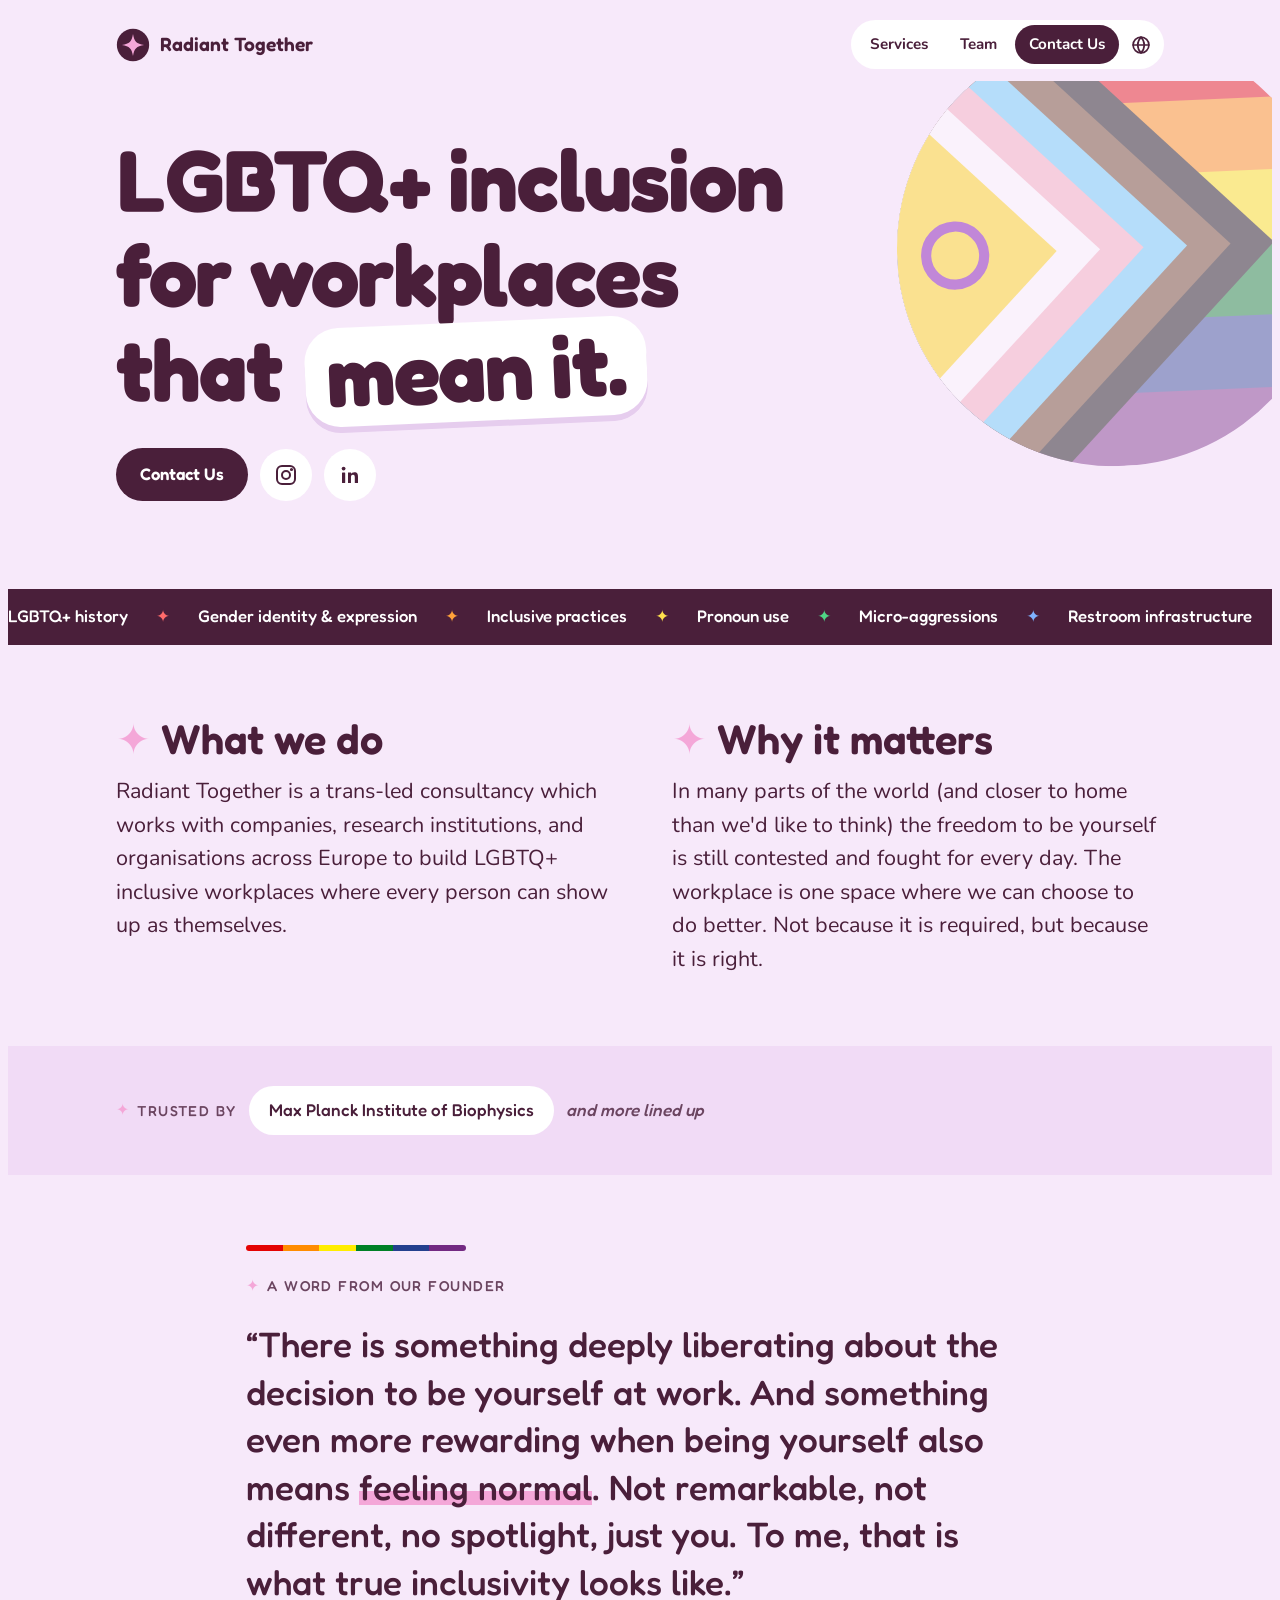
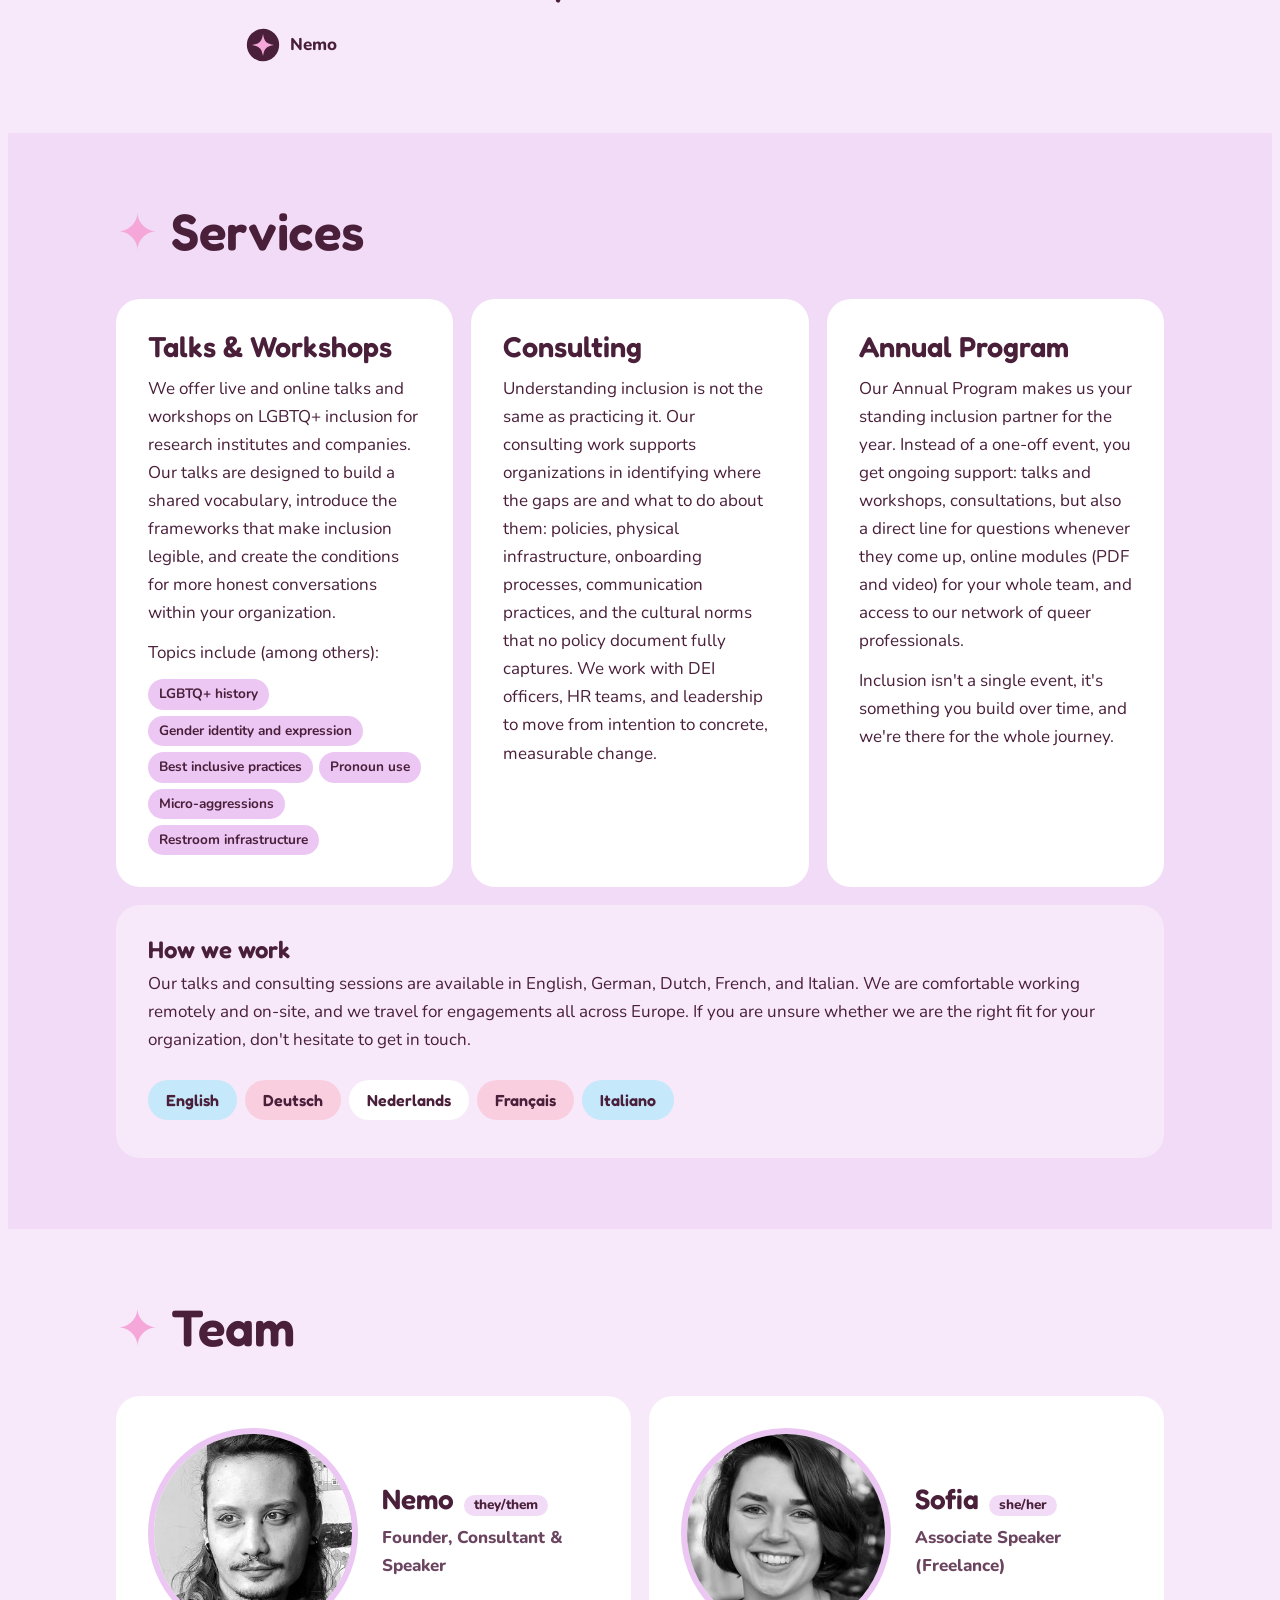
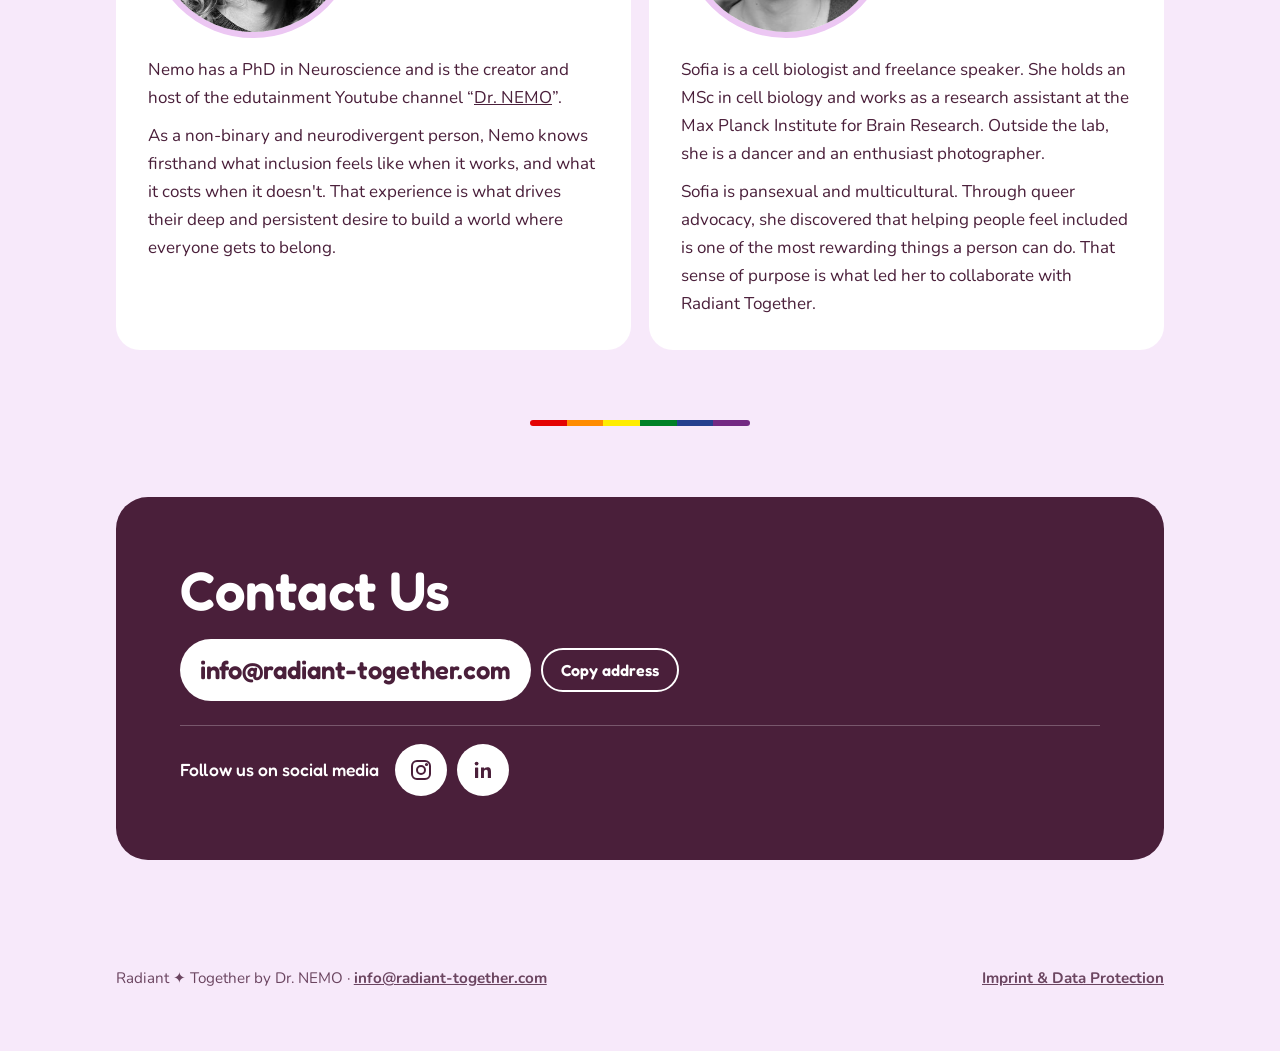
==== index.html @ e1dae481 "Add website files" ====
<!doctype html>
<html lang="en">
<head>
<meta charset="utf-8">
<meta name="viewport" content="width=device-width, initial-scale=1, viewport-fit=cover">
<title>Radiant Together</title>
<meta name="claude:viewport-fit-sides" content="cover">
<meta name="description" content="Radiant Together: LGBTQ+ inclusion for workplaces that mean it. A trans-led consultancy offering talks, workshops and consulting across Europe.">
<link rel="preconnect" href="https://fonts.googleapis.com">
<link rel="preconnect" href="https://fonts.gstatic.com" crossorigin>
<link rel="stylesheet" href="https://fonts.googleapis.com/css2?family=Fredoka:wght@400;500;600;700&family=Nunito:wght@500;700;800&display=swap">
<style>
/* Layout: bubblegum pink ground with lavender bands, soft pastel fills, bordeaux reserved for buttons, the topic band and the contact box */
:root{
  --bg:#f7e9fa;          /* pale lavender ground (lavender softened toward cream) */
  --bg-2:#f1dbf6;        /* slightly deeper lavender band */
  --card:#ffffff;        /* brand white */
  --fg:#4a1f3a;          /* brand bordeaux ink */
  --muted:#6b4560;
  --accent:#ecc7f3;      /* brand lavender */
  --pop:#f4a7d8;         /* brand pink */
  --deep:#4a1f3a;        /* brand bordeaux */
  --on-deep:#ffffff;
  --line:#e6cdee;
  color-scheme:light;
  --display:"Fredoka","Nunito",ui-rounded,system-ui,sans-serif;
  --body:"Nunito",ui-rounded,system-ui,-apple-system,"Segoe UI",sans-serif;
}
*{box-sizing:border-box}
html{scroll-behavior:smooth}
body{background:var(--bg);color:var(--fg);font-family:var(--body);font-size:1.0625rem;line-height:1.65;overflow-x:hidden}
body::before{content:"";position:fixed;inset:0 0 auto;height:env(safe-area-inset-top,0px);z-index:10;background:var(--bg)}
a{color:inherit}
h1,h2,h3{font-family:var(--display);font-weight:600;line-height:1.1;margin:0;text-wrap:balance}
p{margin:0}
:focus-visible{outline:3px solid var(--deep);outline-offset:3px;border-radius:10px}

.wrap{max-width:1080px;margin:0 auto;padding-left:max(16px,env(safe-area-inset-left,0px));padding-right:max(16px,env(safe-area-inset-right,0px))}
.band{padding-block:clamp(40px,5.5vw,72px)}
.band.lav{background:var(--bg-2)}
.eyebrow{font-family:var(--display);font-weight:500;font-size:.9rem;letter-spacing:.1em;text-transform:uppercase;color:var(--muted);display:inline-flex;align-items:center;gap:8px}
.eyebrow::before{content:"✦";color:var(--pop);letter-spacing:0;font-size:1.1em}

/* nav */
.nav{position:sticky;top:env(safe-area-inset-top,0px);z-index:20;padding-block:12px;background:var(--bg)}
.nav .wrap{display:flex;align-items:center;justify-content:space-between;gap:16px}
.brand{display:flex;align-items:center;gap:10px;text-decoration:none;font-family:var(--display);font-weight:600;font-size:1.2rem}
.mark{width:34px;height:34px;flex:none}
.links{display:flex;gap:4px;align-items:center;background:var(--card);padding:5px;border-radius:999px}
.links a{text-decoration:none;font-weight:700;font-size:.95rem;padding:7px 14px;border-radius:999px}
.links a:hover{background:var(--accent)}
.links a.cta{background:var(--deep);color:var(--on-deep)}
@media (max-width:600px){.links a:not(.cta):not(.keep){display:none}}
.brand,.links a{white-space:nowrap}
@media (max-width:420px){.brand{font-size:1.05rem;gap:8px}.mark{width:30px;height:30px}.links a{padding:7px 12px;font-size:.9rem}}

/* hero */
.hero{padding-block:clamp(20px,4vw,52px) clamp(48px,7vw,88px);position:relative;overflow:hidden}
.hero .wrap{position:relative;display:grid;gap:26px;grid-template-columns:minmax(0,1fr)}
.hero .wrap{z-index:1}
.glow{position:absolute;z-index:0;width:clamp(240px,34vw,440px);height:auto;aspect-ratio:1;top:-50px;right:-60px;transform:rotate(-2.5deg);opacity:.42;pointer-events:none}
@media (max-width:700px){.glow{width:130px;top:-30px;right:-34px;opacity:.32}}
.rainbow{height:6px;width:min(220px,60%);border-radius:999px;background:linear-gradient(90deg,#e40303 0 16.66%,#ff8c00 0 33.33%,#ffed00 0 50%,#008026 0 66.66%,#24408e 0 83.33%,#732982 0)}
.rainbow.center{margin-inline:auto}
.hero h1{font-size:clamp(2.5rem,7.4vw,5.4rem);font-weight:700;max-width:15ch;letter-spacing:-.015em}
.hero h1 .tilt{display:inline-block;background:var(--card);color:var(--deep);padding:0 .25em .05em;border-radius:.4em;box-shadow:0 .07em 0 var(--line);transform:rotate(-2.5deg);margin-left:.05em;white-space:nowrap}
.hero .lede{font-size:clamp(1.1rem,2vw,1.3rem);max-width:56ch;color:var(--muted);font-weight:500}
.btns{display:flex;gap:12px;flex-wrap:wrap;align-items:center}
.icon-btn{width:52px;height:52px;border-radius:50%;background:var(--card);color:var(--deep);display:grid;place-items:center;transition:transform .15s}
.icon-btn:hover{transform:translateY(-2px)}
.icon-btn svg{width:24px;height:24px}
.btn{display:inline-flex;align-items:center;text-decoration:none;font-family:var(--display);font-weight:600;font-size:1.05rem;padding:13px 24px;border-radius:999px;transition:transform .15s}
.btn:hover{transform:translateY(-2px)}
.btn.primary{background:var(--deep);color:var(--on-deep)}
.btn.soft{background:var(--card);color:var(--fg)}

/* topic band */
.topics{background:var(--deep);color:var(--on-deep);overflow:hidden;padding-block:14px}
.topics-track{display:flex;gap:28px;width:max-content;animation:scroll 50s linear infinite}
.topics span{font-family:var(--display);font-weight:500;font-size:1.05rem;white-space:nowrap;display:inline-flex;align-items:center;gap:28px}
.topics span::after{content:"✦";color:var(--pop)}
.topics span:nth-child(6n+1)::after{color:#ff6b6b}.topics span:nth-child(6n+2)::after{color:#ffa23a}.topics span:nth-child(6n+3)::after{color:#ffe14d}.topics span:nth-child(6n+4)::after{color:#4fd685}.topics span:nth-child(6n+5)::after{color:#7fb2ff}.topics span:nth-child(6n)::after{color:#c99bff}
@keyframes scroll{to{transform:translateX(-50%)}}

/* intro */
.split{display:grid;grid-template-columns:repeat(auto-fit,minmax(min(100%,320px),1fr));gap:clamp(28px,5vw,64px)}
.split > *{min-width:0;display:grid;gap:14px;align-content:start}
.split h2{font-size:clamp(1.8rem,3.6vw,2.6rem)}
.split p{font-size:clamp(1.15rem,1.9vw,1.35rem);line-height:1.55}
.st::before{content:"✦ ";color:var(--pop)}

/* sections */
.section-head{display:grid;gap:10px;margin-bottom:clamp(28px,4vw,40px)}
.section-head h2{font-size:clamp(2rem,4.6vw,3.2rem)}
.services{display:grid;grid-template-columns:repeat(3,minmax(0,1fr));gap:18px}
@media (max-width:980px){.services{grid-template-columns:repeat(2,minmax(0,1fr))}.services .svc:last-child{grid-column:1 / -1}}
@media (max-width:640px){.services{grid-template-columns:minmax(0,1fr)}}
.svc{background:var(--card);border-radius:24px;padding:clamp(22px,3vw,32px);display:grid;gap:12px;align-content:start;min-width:0}
.svc h3{font-size:clamp(1.45rem,2.6vw,1.8rem)}
.svc ul{margin:0;padding-left:1.1em;display:grid;gap:4px}
.svc li::marker{color:var(--pop)}
.chips{display:flex;flex-wrap:wrap;gap:6px}
.chip{font-size:.85rem;font-weight:700;padding:4px 11px;border-radius:999px;background:var(--accent)}
.how{margin-top:18px;background:var(--bg);border-radius:24px;padding:clamp(22px,3vw,32px);display:grid;grid-template-columns:minmax(0,1fr);gap:20px}
.how > *{min-width:0}
.how h3{font-size:1.5rem;margin-bottom:6px}
.langs{display:flex;flex-wrap:wrap;gap:8px}
.langs{gap:10px 8px;padding-block:6px;flex-wrap:nowrap}
@media (max-width:760px){.langs{flex-direction:column;align-items:stretch;gap:8px}.lang{text-align:center}}
.lang{font-family:var(--display);font-weight:600;padding:7px 18px;border-radius:999px;color:var(--deep);font-size:1rem;display:inline-block;transition:transform .2s}
/* pastel trans flag order: blue, pink, white, pink, blue */
.lang:nth-child(1){background:#c6e8fb}
.lang:nth-child(2){background:#f9cfe0}
.lang:nth-child(3){background:#ffffff}
.lang:nth-child(4){background:#f9cfe0}
.lang:nth-child(5){background:#c6e8fb}
.lang:hover{transform:scale(1.06)}

/* quote */
.quote{display:grid;gap:22px;max-width:820px}
.quote blockquote{margin:0;font-family:var(--display);font-weight:500;font-size:clamp(1.4rem,3.2vw,2.2rem);line-height:1.35;text-wrap:pretty}
.quote .hl{background:linear-gradient(transparent 60%,var(--pop) 60%,var(--pop) 92%,transparent 92%)}
.quote cite{font-style:normal;font-weight:800;display:flex;align-items:center;gap:10px}

/* team */
.team{display:grid;grid-template-columns:repeat(auto-fit,minmax(min(100%,320px),1fr));gap:18px}
.person{background:var(--card);border-radius:24px;padding:clamp(22px,3vw,32px);display:grid;gap:10px;align-content:start;min-width:0}
.avatar{width:210px;height:210px;max-width:100%;flex:none;border-radius:50%;object-fit:cover;border:6px solid var(--accent);display:block}
.person-head{display:flex;align-items:center;gap:12px 24px;flex-wrap:wrap;margin-bottom:8px}
.who{display:grid;gap:8px;min-width:0;flex:1 1 160px}
.person h3{font-size:1.75rem;display:flex;align-items:baseline;gap:10px;flex-wrap:wrap}
.pron{font-family:var(--body);font-size:.85rem;font-weight:800;background:var(--bg-2);padding:3px 10px;border-radius:999px}
.role{font-weight:800;color:var(--muted)}
.hiring{margin-top:18px;border:2px dashed var(--pop);border-radius:24px;padding:clamp(20px,3vw,28px);display:flex;flex-wrap:wrap;gap:10px 24px;align-items:center}
.hiring ul{margin:0;padding:0;list-style:none;display:flex;flex-wrap:wrap;gap:8px}
.hiring li{background:var(--card);border-radius:999px;padding:6px 14px;font-weight:700;font-size:.95rem}

/* trusted */
.trusted{display:flex;flex-wrap:wrap;gap:12px;align-items:center}
.client{background:var(--card);border-radius:999px;padding:10px 20px;font-family:var(--display);font-weight:500}

/* contact */
.contact{background:var(--deep);color:var(--on-deep);border-radius:32px;padding:clamp(32px,6vw,64px);display:grid;gap:18px;justify-items:start}
.contact .eyebrow{color:var(--on-deep);opacity:.85}
.contact h2{font-size:clamp(2rem,5vw,3.4rem)}
.mailrow{display:flex;flex-wrap:wrap;gap:10px;align-items:center}
.mail{font-family:var(--display);font-weight:600;font-size:clamp(.95rem,4vw,1.6rem);background:var(--on-deep);color:var(--deep);border-radius:999px;padding:10px 20px;user-select:all;overflow-wrap:anywhere;text-decoration:none}
.copy{font-family:var(--display);font-weight:600;font-size:1rem;padding:10px 18px;border-radius:999px;border:2px solid var(--on-deep);background:transparent;color:var(--on-deep);cursor:pointer}
.follow{display:flex;flex-wrap:wrap;align-items:center;gap:12px 16px;margin-top:6px;padding-top:18px;border-top:1px solid rgba(255,255,255,.25);width:100%}
.follow p{font-family:var(--display);font-weight:500;font-size:1.1rem}
.follow-icons{display:flex;gap:10px}
.trusted .more{font-family:var(--display);font-weight:500;color:var(--muted);font-style:italic}
.copy:hover{background:var(--on-deep);color:var(--deep)}

/* footer */
footer{padding-block:36px 52px;font-size:.95rem;color:var(--muted)}
footer .wrap{display:flex;flex-wrap:wrap;justify-content:space-between;gap:14px;align-items:center}
footer nav{display:flex;gap:18px;flex-wrap:wrap}
footer a{font-weight:700}

@media (prefers-reduced-motion:reduce){
  *,*::before,*::after{animation:none!important;transition:none!important}
  html{scroll-behavior:auto}
}

/* language menu */
.langmenu{position:relative}
.langmenu summary{list-style:none;cursor:pointer;width:36px;height:36px;border-radius:50%;display:grid;place-items:center;color:var(--deep)}
.langmenu summary::-webkit-details-marker{display:none}
.langmenu summary:hover,.langmenu[open] summary{background:var(--accent)}
.langmenu summary svg{width:20px;height:20px}
.langmenu .menu{position:absolute;right:0;top:calc(100% + 10px);background:var(--card);border-radius:16px;padding:6px;display:grid;gap:2px;min-width:160px;box-shadow:0 8px 24px rgba(74,31,58,.16);z-index:30}
.langmenu .menu button{font:inherit;font-weight:700;font-size:.95rem;text-align:left;border:0;background:transparent;color:var(--fg);padding:8px 12px;border-radius:10px;cursor:pointer;display:flex;gap:12px;align-items:center}
.langmenu .menu button:hover{background:var(--bg-2)}
.langmenu .menu button[aria-current="true"]{background:var(--accent)}
.langmenu .code{font-family:var(--display);font-weight:600;color:var(--muted);min-width:2.2ch}

/* phone menu */
.nav{position:sticky}
.burger{display:none;width:36px;height:36px;border-radius:50%;border:0;background:transparent;color:var(--deep);cursor:pointer;place-items:center;padding:0}
.burger:hover,.burger[aria-expanded="true"]{background:var(--accent)}
.burger svg{width:22px;height:22px}
.mobile-menu{position:absolute;left:max(16px,env(safe-area-inset-left,0px));right:max(16px,env(safe-area-inset-right,0px));top:calc(100% + 4px);background:var(--card);border-radius:22px;padding:8px;display:grid;gap:2px;box-shadow:0 10px 28px rgba(74,31,58,.16);z-index:25}
.mobile-menu a{text-decoration:none;font-family:var(--display);font-weight:600;font-size:1.15rem;padding:12px 16px;border-radius:14px}
.mobile-menu a:hover{background:var(--bg-2)}
.mobile-menu a.cta{background:var(--deep);color:var(--on-deep);text-align:center;margin-top:4px}
@media (max-width:600px){.burger{display:grid}.links a.cta{display:none}}
@media (min-width:601px){.mobile-menu{display:none!important}}
[hidden]{display:none!important}
</style>
</head>
<body>

<header class="nav">
  <div class="wrap">
    <a class="brand" href="#top" aria-label="Radiant Together">
      <svg class="mark" viewBox="0 0 40 40" aria-hidden="true">
        <circle cx="20" cy="20" r="19" fill="var(--deep)"/>
        <path d="M20 7 C21.5 16 24 18.5 33 20 C24 21.5 21.5 24 20 33 C18.5 24 16 21.5 7 20 C16 18.5 18.5 16 20 7Z" fill="var(--pop)"/>
      </svg>
      Radiant Together
    </a>
    <nav class="links" aria-label="Main">
      <a href="#services" data-i18n="navServices">Services</a>
      <a href="#team" data-i18n="navTeam">Team</a>
      <a class="cta" href="#contact" data-i18n="navContact">Contact Us</a>
      <details class="langmenu" id="langmenu">
        <summary aria-label="Language" data-i18n-aria="langLabel">
          <svg viewBox="0 0 24 24" fill="none" stroke="currentColor" stroke-width="2" stroke-linecap="round" stroke-linejoin="round" aria-hidden="true"><circle cx="12" cy="12" r="9.5"/><path d="M2.5 12h19"/><path d="M12 2.5c2.6 2.7 3.9 5.9 3.9 9.5s-1.3 6.8-3.9 9.5c-2.6-2.7-3.9-5.9-3.9-9.5s1.3-6.8 3.9-9.5z"/></svg>
        </summary>
        <div class="menu">
          <button type="button" data-setlang="en" lang="en"><span class="code">EN</span>English</button>
          <button type="button" data-setlang="de" lang="de"><span class="code">DE</span>Deutsch</button>
          <button type="button" data-setlang="fr" lang="fr"><span class="code">FR</span>Français</button>
          <button type="button" data-setlang="it" lang="it"><span class="code">IT</span>Italiano</button>
          <button type="button" data-setlang="nl" lang="nl"><span class="code">NL</span>Nederlands</button>
        </div>
      </details>
      <button class="burger" id="burger" type="button" aria-label="Menu" aria-expanded="false" aria-controls="mobileMenu">
        <svg viewBox="0 0 24 24" fill="none" stroke="currentColor" stroke-width="2.2" stroke-linecap="round" aria-hidden="true"><path d="M4 7h16M4 12h16M4 17h16"/></svg>
      </button>
    </nav>
  </div>
  <nav class="mobile-menu" id="mobileMenu" aria-label="Menu" hidden>
    <a href="#services" data-i18n="navServices">Services</a>
    <a href="#team" data-i18n="navTeam">Team</a>
    <a class="cta" href="#contact" data-i18n="navContact">Contact Us</a>
  </nav>
</header>

<main id="top">
  <section class="hero">
    <svg class="glow" viewBox="0 0 300 300" aria-hidden="true">
      <defs><clipPath id="bubble"><circle cx="150" cy="150" r="150"/></clipPath></defs>
      <g clip-path="url(#bubble)">
        <rect y="0" width="300" height="51" fill="#e40303"/>
        <rect y="50" width="300" height="51" fill="#ff8c00"/>
        <rect y="100" width="300" height="51" fill="#ffed00"/>
        <rect y="150" width="300" height="51" fill="#008026"/>
        <rect y="200" width="300" height="51" fill="#24408e"/>
        <rect y="250" width="300" height="50" fill="#732982"/>
        <polygon points="0,0 110,0 260,150 110,300 0,300" fill="#000000"/>
        <polygon points="0,0 80,0 230,150 80,300 0,300" fill="#613915"/>
        <polygon points="0,0 50,0 200,150 50,300 0,300" fill="#5bcefa"/>
        <polygon points="0,0 20,0 170,150 20,300 0,300" fill="#f5a9b8"/>
        <polygon points="0,10 140,150 0,290" fill="#ffffff"/>
        <polygon points="0,40 110,150 0,260" fill="#ffd800"/>
        <circle cx="40" cy="150" r="20" fill="none" stroke="#7902aa" stroke-width="7"/>
      </g>
    </svg>
    <div class="wrap">
      <h1 data-i18n="heroTitle">LGBTQ+ inclusion for workplaces that <span class="tilt">mean&nbsp;it.</span></h1>
      <div class="btns">
        <a class="btn primary" href="#contact" data-i18n="navContact">Contact Us</a>
        <a class="icon-btn" href="https://www.instagram.com/radiant2gether/" aria-label="Radiant Together on Instagram" data-i18n-aria="igLabel">
          <svg viewBox="0 0 24 24" fill="none" stroke="currentColor" stroke-width="2" stroke-linecap="round" stroke-linejoin="round" aria-hidden="true"><rect x="3" y="3" width="18" height="18" rx="5"/><circle cx="12" cy="12" r="4"/><circle cx="17.5" cy="6.5" r="0.6" fill="currentColor"/></svg>
        </a>
        <a class="icon-btn" href="https://www.linkedin.com/company/radiant-together/" aria-label="Radiant Together on LinkedIn" data-i18n-aria="liLabel">
          <svg viewBox="0 0 24 24" fill="currentColor" aria-hidden="true"><rect x="4" y="9.5" width="3.2" height="10.5" rx="0.6"/><circle cx="5.6" cy="5.6" r="1.9"/><path d="M10 9.5h3.05v1.45c.5-.9 1.65-1.7 3.3-1.7 3.1 0 3.65 2 3.65 4.6V20h-3.2v-5.4c0-1.3-.05-2.9-1.8-2.9s-2.05 1.35-2.05 2.8V20H10z"/></svg>
        </a>
      </div>
    </div>
  </section>

  <div class="topics" aria-hidden="true">
    <div class="topics-track">
      <span data-i18n="t1">LGBTQ+ history</span><span data-i18n="t2">Gender identity &amp; expression</span><span data-i18n="t3">Inclusive practices</span><span data-i18n="t4">Pronoun use</span><span data-i18n="t5">Micro-aggressions</span><span data-i18n="t6">Restroom infrastructure</span>
      <span data-i18n="t1">LGBTQ+ history</span><span data-i18n="t2">Gender identity &amp; expression</span><span data-i18n="t3">Inclusive practices</span><span data-i18n="t4">Pronoun use</span><span data-i18n="t5">Micro-aggressions</span><span data-i18n="t6">Restroom infrastructure</span>
    </div>
  </div>

  <section class="band">
    <div class="wrap split">
      <div>
        <h2 class="st" data-i18n="whatTitle">What we do</h2>
        <p data-i18n="whatText">Radiant Together is a trans-led consultancy which works with companies, research institutions, and organisations across Europe to build LGBTQ+ inclusive workplaces where every person can show up as themselves.</p>
      </div>
      <div>
        <h2 class="st" data-i18n="whyTitle">Why it matters</h2>
        <p data-i18n="whyText">In many parts of the world (and closer to home than we'd like to think) the freedom to be yourself is still contested and fought for every day. The workplace is one space where we can choose to do better. Not because it is required, but because it is right.</p>
      </div>
    </div>
  </section>

  <section class="band lav" style="padding-block:40px">
    <div class="wrap trusted">
      <span class="eyebrow" data-i18n="trusted">Trusted by</span>
      <span class="client" data-i18n="client1">Max Planck Institute of Biophysics</span>
      <span class="more" data-i18n="trustedMore">and more lined up</span>
    </div>
  </section>

  <section class="band">
    <div class="wrap quote">
      <div class="rainbow" aria-hidden="true"></div>
      <span class="eyebrow" data-i18n="founderTitle">A word from our founder</span>
      <blockquote data-i18n="quote">“There is something deeply liberating about the decision to be yourself at work. And something even more rewarding when being yourself also means <span class="hl">feeling normal</span>. Not remarkable, not different, no spotlight, just you. To me, that is what true inclusivity looks like.”</blockquote>
      <cite>
        <svg class="mark" viewBox="0 0 40 40" aria-hidden="true"><circle cx="20" cy="20" r="19" fill="var(--deep)"/><path d="M20 7 C21.5 16 24 18.5 33 20 C24 21.5 21.5 24 20 33 C18.5 24 16 21.5 7 20 C16 18.5 18.5 16 20 7Z" fill="var(--pop)"/></svg>
        Nemo
      </cite>
    </div>
  </section>

  <section class="band lav" id="services">
    <div class="wrap">
      <div class="section-head">
        <h2 class="st" data-i18n="servicesTitle">Services</h2>
      </div>
      <div class="services">
        <article class="svc">
          <h3 data-i18n="talksTitle">Talks &amp; Workshops</h3>
          <p data-i18n="talksText">We offer live and online talks and workshops on LGBTQ+ inclusion for research institutes and companies. Our talks are designed to build a shared vocabulary, introduce the frameworks that make inclusion legible, and create the conditions for more honest conversations within your organization.</p>
          <p data-i18n="topicsIntro">Topics include (among others):</p>
          <div class="chips" aria-label="Topics" data-i18n-aria="topicsLabel">
            <span class="chip" data-i18n="c1">LGBTQ+ history</span><span class="chip" data-i18n="c2">Gender identity and expression</span><span class="chip" data-i18n="c3">Best inclusive practices</span><span class="chip" data-i18n="c4">Pronoun use</span><span class="chip" data-i18n="c5">Micro-aggressions</span><span class="chip" data-i18n="c6">Restroom infrastructure</span>
          </div>
        </article>
        <article class="svc">
          <h3 data-i18n="consultTitle">Consulting</h3>
          <p data-i18n="consultText">Understanding inclusion is not the same as practicing it. Our consulting work supports organizations in identifying where the gaps are and what to do about them: policies, physical infrastructure, onboarding processes, communication practices, and the cultural norms that no policy document fully captures. We work with DEI officers, HR teams, and leadership to move from intention to concrete, measurable change.</p>
        </article>
        <article class="svc">
          <h3 data-i18n="annualTitle">Annual Program</h3>
          <p data-i18n="annualText1">Our Annual Program makes us your standing inclusion partner for the year. Instead of a one-off event, you get ongoing support: talks and workshops, consultations, but also a direct line for questions whenever they come up, online modules (PDF and video) for your whole team, and access to our network of queer professionals.</p>
          <p data-i18n="annualText2">Inclusion isn't a single event, it's something you build over time, and we're there for the whole journey.</p>
        </article>
      </div>
      <div class="how">
        <div>
          <h3 data-i18n="howTitle">How we work</h3>
          <p data-i18n="howText">Our talks and consulting sessions are available in English, German, Dutch, French, and Italian. We are comfortable working remotely and on-site, and we travel for engagements all across Europe. If you are unsure whether we are the right fit for your organization, don't hesitate to get in touch.</p>
        </div>
        <div class="langs" aria-label="Languages" data-i18n-aria="langsLabel">
          <span class="lang">English</span><span class="lang" lang="de">Deutsch</span><span class="lang" lang="nl">Nederlands</span><span class="lang" lang="fr">Français</span><span class="lang" lang="it">Italiano</span>
        </div>
      </div>
    </div>
  </section>

  <section class="band" id="team">
    <div class="wrap">
      <div class="section-head">
        <h2 class="st">Team</h2>
      </div>
      <div class="team">
        <article class="person">
          <div class="person-head"><img class="avatar" src="[data-uri]" alt="Portrait of Nemo" width="320" height="320">
            <div class="who"><h3>Nemo <span class="pron" data-i18n="nemoPron">they/them</span></h3>
            <p class="role" data-i18n="nemoRole">Founder, Consultant &amp; Speaker</p></div>
          </div>
          <p data-i18n="nemoText1">Nemo has a PhD in Neuroscience and is the creator and host of the edutainment Youtube channel “<a href="http://www.youtube.com/drnemo">Dr. NEMO</a>”.</p>
          <p data-i18n="nemoText2">As a non-binary and neurodivergent person, Nemo knows firsthand what inclusion feels like when it works, and what it costs when it doesn't. That experience is what drives their deep and persistent desire to build a world where everyone gets to belong.</p>
        </article>
        <article class="person">
          <div class="person-head"><img class="avatar" src="[data-uri]" alt="Portrait of Sofia" width="320" height="320">
            <div class="who"><h3>Sofia <span class="pron" data-i18n="sofiaPron">she/her</span></h3>
            <p class="role" data-i18n="sofiaRole">Associate Speaker (Freelance)</p></div>
          </div>
          <p data-i18n="sofiaText1">Sofia is a cell biologist and freelance speaker. She holds an MSc in cell biology and works as a research assistant at the Max Planck Institute for Brain Research. Outside the lab, she is a dancer and an enthusiast photographer.</p>
          <p data-i18n="sofiaText2">Sofia is pansexual and multicultural. Through queer advocacy, she discovered that helping people feel included is one of the most rewarding things a person can do. That sense of purpose is what led her to collaborate with Radiant Together.</p>
        </article>
      </div>
    </div>
  </section>

  <div class="wrap" aria-hidden="true"><div class="rainbow center"></div></div>

  <section class="band" id="contact">
    <div class="wrap">
      <div class="contact">
        <h2 data-i18n="contactTitle">Contact Us</h2>
        <div class="mailrow">
          <a class="mail" id="mail" href="mailto:info@radiant-together.com">info@radiant-together.com</a>
          <button class="copy" id="copyBtn" type="button" data-i18n="copy">Copy address</button>
        </div>
        <div class="follow">
          <p data-i18n="follow">Follow us on social media</p>
          <div class="follow-icons">
            <a class="icon-btn" href="https://www.instagram.com/radiant2gether/" aria-label="Radiant Together on Instagram" data-i18n-aria="igLabel"><svg viewBox="0 0 24 24" fill="none" stroke="currentColor" stroke-width="2" stroke-linecap="round" stroke-linejoin="round" aria-hidden="true"><rect x="3" y="3" width="18" height="18" rx="5"/><circle cx="12" cy="12" r="4"/><circle cx="17.5" cy="6.5" r="0.6" fill="currentColor"/></svg></a>
            <a class="icon-btn" href="https://www.linkedin.com/company/radiant-together/" aria-label="Radiant Together on LinkedIn" data-i18n-aria="liLabel"><svg viewBox="0 0 24 24" fill="currentColor" aria-hidden="true"><rect x="4" y="9.5" width="3.2" height="10.5" rx="0.6"/><circle cx="5.6" cy="5.6" r="1.9"/><path d="M10 9.5h3.05v1.45c.5-.9 1.65-1.7 3.3-1.7 3.1 0 3.65 2 3.65 4.6V20h-3.2v-5.4c0-1.3-.05-2.9-1.8-2.9s-2.05 1.35-2.05 2.8V20H10z"/></svg></a>
          </div>
        </div>
      </div>
    </div>
  </section>
</main>

<footer>
  <div class="wrap">
    <span><span data-i18n="byline">Radiant ✦ Together by Dr. NEMO</span> · <a href="mailto:info@radiant-together.com">info@radiant-together.com</a></span>
    <nav aria-label="Legal">
      <a href="imprint.html" data-href-de="impressum.html" data-i18n="legal">Imprint &amp; Data Protection</a>
    </nav>
  </div>
</footer>

<script>
(function(){
  var DE={
    navServices:'Leistungen', navTeam:'Team', navContact:'Kontakt', langLabel:'Sprache',
    heroTitle:'LGBTQ+ Inklusion für Arbeitsplätze, die es <span class="tilt">ernst&nbsp;meinen.</span>',
    igLabel:'Radiant Together auf Instagram', liLabel:'Radiant Together auf LinkedIn',
    t1:'LGBTQ+-Geschichte', t2:'Geschlechtsidentität und Geschlechtsausdruck', t3:'Bewährte inklusive Praktiken', t4:'Umgang mit Pronomen', t5:'Mikroaggressionen', t6:'Inklusive Sanitäranlagen',
    whatTitle:'Was wir tun',
    whatText:'Radiant Together ist eine trans-geführte Beratung, die Unternehmen, Forschungseinrichtungen und Organisationen in ganz Europa dabei unterstützt, LGBTQ+ inklusive Arbeitsplätze zu schaffen, an denen sich alle Menschen willkommen, respektiert und wertgeschätzt fühlen.',
    whyTitle:'Warum es wichtig ist',
    whyText:'In vielen Teilen der Welt - und oft näher, als wir denken - ist die Freiheit, man selbst zu sein, noch immer umstritten und muss jeden Tag aufs Neue verteidigt werden. Der Arbeitsplatz ist ein Ort, an dem wir uns entscheiden können, es besser zu machen - nicht, weil es vorgeschrieben ist, sondern weil es richtig ist.',
    trusted:'Bereits im Einsatz bei', client1:'Max-Planck-Institut für Biophysik',
    founderTitle:'Ein Wort von der Gründer:in',
    quote:'„Es liegt etwas zutiefst Befreiendes in der Entscheidung, bei der Arbeit man selbst zu sein. Und etwas noch Schöneres darin, wenn das bedeutet, sich ganz <span class="hl">normal zu fühlen</span>. Nicht bemerkenswert, nicht anders, kein Scheinwerferlicht, einfach nur du. Das ist für mich echte Inklusion.“',
    servicesTitle:'Leistungen',
    talksTitle:'Vorträge &amp; Workshops',
    talksText:'Wir bieten Vorträge und Workshops zur LGBTQ+-Inklusion für Forschungseinrichtungen und Unternehmen an; sowohl vor Ort als auch online. Unsere Vorträge vermitteln ein gemeinsames Vokabular, machen die Grundlagen von Inklusion verständlich und schaffen die Voraussetzungen für einen offenen und ehrlichen Austausch innerhalb Ihrer Organisation.',
    topicsIntro:'Unsere Themen umfassen unter anderem:', topicsLabel:'Themen',
    c1:'LGBTQ+-Geschichte', c2:'Geschlechtsidentität und Geschlechtsausdruck', c3:'Bewährte inklusive Praktiken', c4:'Umgang mit Pronomen', c5:'Mikroaggressionen', c6:'Inklusive Sanitäranlagen',
    consultTitle:'Beratung',
    consultText:'Inklusion zu verstehen ist nicht dasselbe, wie sie in die Praxis umzusetzen. Unsere Beratung unterstützt Organisationen dabei, Lücken zu erkennen und gezielt zu schließen - etwa in bestehenden Richtlinien, der Infrastruktur, der Einarbeitung neuer Mitarbeitender, der Kommunikation oder den ungeschriebenen Regeln und Normen des Arbeitsalltags. Wir arbeiten mit Gleichstellungs- und Diversitätsbeauftragten, HR-Teams und Führungskräften zusammen, um gute Absichten in konkrete, messbare Veränderungen umzusetzen.',
    annualTitle:'Jahresprogramm',
    annualText1:'Mit unserem Jahresprogramm stehen wir Ihnen ein Jahr lang als fester Partner für Inklusion zur Seite. Statt einer einmaligen Veranstaltung erhalten Sie kontinuierliche Unterstützung: Vorträge und Workshops, individuelle Beratung, einen direkten Draht zu uns für Fragen, die im Arbeitsalltag aufkommen, Online-Module (PDFs und Videos) für Ihr gesamtes Team sowie Zugang zu unserem Netzwerk queerer Fachleute.',
    annualText2:'Inklusion ist keine einmalige Maßnahme, sondern ein langfristiger Prozess, den wir gemeinsam mit Ihnen gestalten.',
    howTitle:'Wie wir arbeiten',
    howText:'Unsere Vorträge und Beratungen bieten wir auf Englisch, Deutsch, Niederländisch, Französisch und Italienisch an. Wir arbeiten sowohl online als auch vor Ort und sind in ganz Europa tätig. Wenn Sie sich nicht sicher sind, ob unser Angebot zu Ihrer Organisation passt, können Sie uns gerne unverbindlich kontaktieren.',
    langsLabel:'Sprachen',
    nemoPron:'dey/dem', nemoRole:'Gründer:in, Berater:in &amp; Referent:in',
    nemoText1:'Nemo hat in den Neurowissenschaften promoviert und ist die Hauptfigur des Edutainment-YouTube-Kanals „<a href="http://www.youtube.com/drnemo">Dr. NEMO</a>“.',
    nemoText2:'Als nicht-binäre und neurodivergente Person weiß Nemo aus eigener Erfahrung, wie es sich anfühlt, wenn Inklusion gelingt – und was es bedeutet, wenn sie fehlt. Diese Erfahrungen prägen Nemos tief verwurzelten Wunsch, eine Welt zu schaffen, in der sich alle Menschen zugehörig fühlen.',
    sofiaPron:'sie/ihr', sofiaRole:'Freie Referentin',
    sofiaText1:'Sofia ist Zellbiologin und freie Referentin. Sie hat einen Masterabschluss (MSc) in Zellbiologie und arbeitet als wissenschaftliche Mitarbeiterin am Max-Planck-Institut für Hirnforschung. Außerhalb des Labors ist sie Tänzerin und begeisterte Fotografin.',
    sofiaText2:'Sofia ist pansexuell und multikulturell aufgewachsen. Durch ihr Engagement in der queeren Community hat sie erfahren, wie erfüllend es sein kann, anderen Menschen ein Gefühl von Zugehörigkeit zu vermitteln. Der Wunsch, genau dazu beizutragen, hat sie zur Zusammenarbeit mit Radiant Together geführt.',
    contactTitle:'Kontakt', follow:'Folgen Sie uns in den sozialen Medien', trustedMore:'und weitere in Planung', copy:'Adresse kopieren', copied:'Kopiert', selected:'Markiert, mit Strg+C kopieren',
    byline:'Radiant ✦ Together von Dr. NEMO', privacy:'Datenschutz', imprint:'Impressum', legal:'Impressum &amp; Datenschutz'
  };
  var FR={"navServices": "Services", "navTeam": "Équipe", "navContact": "Contact", "langLabel": "Langue", "heroTitle": "L’inclusion LGBTQ+ pour les lieux de travail qui y croient <span class=\"tilt\">vraiment.</span>", "igLabel": "Radiant Together sur Instagram", "liLabel": "Radiant Together sur LinkedIn", "t1": "Histoire LGBTQ+", "t2": "Identité et expression de genre", "t3": "Bonnes pratiques inclusives", "t4": "Usage des pronoms", "t5": "Micro-agressions", "t6": "Toilettes inclusives", "whatTitle": "Ce que nous faisons", "whatText": "Radiant Together est un cabinet de conseil mené par des personnes trans, qui accompagne entreprises, instituts de recherche et organisations à travers l’Europe pour créer des lieux de travail inclusifs pour les personnes LGBTQ+, où chacun·e peut être pleinement soi-même.", "whyTitle": "Pourquoi c’est important", "whyText": "Dans de nombreuses régions du monde (et plus près de chez nous qu’on ne voudrait le croire), la liberté d’être soi-même est encore contestée et doit être défendue chaque jour. Le lieu de travail est un espace où nous pouvons choisir de faire mieux. Non pas parce que c’est obligatoire, mais parce que c’est juste.", "trusted": "Nos références", "client1": "Institut Max Planck de biophysique", "founderTitle": "Un mot de notre fondateur·ice", "quote": "« Il y a quelque chose de profondément libérateur dans la décision d’être soi-même au travail. Et quelque chose d’encore plus gratifiant quand être soi-même signifie aussi <span class=\"hl\">se sentir normal·e</span>. Ni remarquable, ni différent·e, pas de projecteur, juste toi. Pour moi, c’est ça, la véritable inclusion. »", "servicesTitle": "Services", "talksTitle": "Conférences &amp; ateliers", "talksText": "Nous proposons des conférences et des ateliers, en présentiel et en ligne, sur l’inclusion LGBTQ+ pour les instituts de recherche et les entreprises. Nos conférences visent à construire un vocabulaire commun, à présenter les cadres qui rendent l’inclusion lisible, et à créer les conditions de conversations plus sincères au sein de votre organisation.", "topicsIntro": "Thèmes abordés (entre autres) :", "topicsLabel": "Thèmes", "c1": "Histoire LGBTQ+", "c2": "Identité et expression de genre", "c3": "Bonnes pratiques inclusives", "c4": "Usage des pronoms", "c5": "Micro-agressions", "c6": "Toilettes inclusives", "consultTitle": "Conseil", "consultText": "Comprendre l’inclusion, ce n’est pas la même chose que la mettre en pratique. Notre accompagnement aide les organisations à identifier leurs lacunes et à y remédier : politiques internes, infrastructures, processus d’intégration, pratiques de communication, et normes culturelles qu’aucun document ne saisit entièrement. Nous travaillons avec les responsables égalité et diversité, les équipes RH et la direction pour passer de l’intention à un changement concret et mesurable.", "annualTitle": "Programme annuel", "annualText1": "Avec notre Programme annuel, nous devenons votre partenaire inclusion pour toute l’année. Au lieu d’un événement ponctuel, vous bénéficiez d’un accompagnement continu : conférences et ateliers, consultations, mais aussi une ligne directe pour vos questions dès qu’elles se présentent, des modules en ligne (PDF et vidéo) pour toute votre équipe, et l’accès à notre réseau de professionnel·les queer.", "annualText2": "L’inclusion n’est pas un événement ponctuel, c’est quelque chose qui se construit dans la durée, et nous vous accompagnons tout au long du chemin.", "howTitle": "Notre façon de travailler", "howText": "Nos conférences et sessions de conseil sont disponibles en anglais, allemand, néerlandais, français et italien. Nous travaillons à distance comme sur place, et nous nous déplaçons partout en Europe. Si vous n’êtes pas sûr·e que nous soyons le bon choix pour votre organisation, n’hésitez pas à nous contacter.", "langsLabel": "Langues", "nemoPron": "iel", "nemoRole": "Fondateur·ice, consultant·e &amp; conférencier·ère", "nemoText1": "Nemo est docteur·e en neurosciences, créateur·ice et animateur·ice de la chaîne YouTube de vulgarisation « <a href=\"http://www.youtube.com/drnemo\">Dr. NEMO</a> ».", "nemoText2": "En tant que personne non binaire et neuroatypique, Nemo sait de première main ce que l’inclusion apporte quand elle fonctionne, et ce qu’elle coûte quand elle échoue. C’est cette expérience qui nourrit son désir profond et constant de construire un monde où chacun·e a sa place.", "sofiaPron": "elle", "sofiaRole": "Conférencière associée (indépendante)", "sofiaText1": "Sofia est biologiste cellulaire et conférencière indépendante. Elle est titulaire d’un master en biologie cellulaire et travaille comme assistante de recherche à l’Institut Max Planck de recherche sur le cerveau. En dehors du labo, elle est danseuse et photographe passionnée.", "sofiaText2": "Sofia est pansexuelle et multiculturelle. À travers son engagement queer, elle a découvert qu’aider les autres à se sentir inclus·es est l’une des choses les plus gratifiantes qui soient. C’est ce sentiment d’utilité qui l’a menée à collaborer avec Radiant Together.", "follow": "Suivez-nous sur les réseaux sociaux", "trustedMore": "et d’autres à venir", "contactTitle": "Contact", "copy": "Copier l’adresse", "copied": "Copiée", "selected": "Sélectionnée, faites Ctrl+C", "byline": "Radiant ✦ Together par Dr. NEMO", "privacy": "Protection des données", "imprint": "Mentions légales", "legal": "Mentions légales &amp; données personnelles"};
  var IT={"navServices": "Servizi", "navTeam": "Team", "navContact": "Contatti", "langLabel": "Lingua", "heroTitle": "Inclusione LGBTQ+ per luoghi di lavoro che ci credono <span class=\"tilt\">davvero.</span>", "igLabel": "Radiant Together su Instagram", "liLabel": "Radiant Together su LinkedIn", "t1": "Storia LGBTQ+", "t2": "Identità ed espressione di genere", "t3": "Buone pratiche inclusive", "t4": "Uso dei pronomi", "t5": "Microaggressioni", "t6": "Bagni inclusivi", "whatTitle": "Cosa facciamo", "whatText": "Radiant Together è una società di consulenza guidata da persone trans che lavora con aziende, istituti di ricerca e organizzazioni in tutta Europa per creare luoghi di lavoro inclusivi per le persone LGBTQ+, dove ogni persona possa essere pienamente sé stessa.", "whyTitle": "Perché è importante", "whyText": "In molte parti del mondo (e più vicino a noi di quanto vorremmo pensare) la libertà di essere chi si è è ancora contestata e va difesa ogni giorno. Il luogo di lavoro è uno spazio in cui possiamo scegliere di fare meglio. Non perché sia obbligatorio, ma perché è giusto.", "trusted": "Ci hanno scelto", "client1": "Istituto Max Planck di Biofisica", "founderTitle": "Una parola da chi ci ha fondato", "quote": "“C’è qualcosa di profondamente liberatorio nella decisione di essere chi si è al lavoro. E qualcosa di ancora più appagante quando essere chi si è significa anche <span class=\"hl\">sentirsi normali</span>. Niente di straordinario, niente di diverso, nessun riflettore, solo tu. Per me, questa è la vera inclusione.”", "servicesTitle": "Servizi", "talksTitle": "Talk &amp; workshop", "talksText": "Offriamo talk e workshop, dal vivo e online, sull’inclusione LGBTQ+ per istituti di ricerca e aziende. I nostri talk sono pensati per costruire un vocabolario condiviso, introdurre i quadri concettuali che rendono l’inclusione comprensibile e creare le condizioni per conversazioni più sincere all’interno della vostra organizzazione.", "topicsIntro": "Tra i temi trattati:", "topicsLabel": "Temi", "c1": "Storia LGBTQ+", "c2": "Identità ed espressione di genere", "c3": "Buone pratiche inclusive", "c4": "Uso dei pronomi", "c5": "Microaggressioni", "c6": "Bagni inclusivi", "consultTitle": "Consulenza", "consultText": "Capire l’inclusione non significa metterla in pratica. La nostra consulenza aiuta le organizzazioni a individuare le lacune e a capire come colmarle: politiche interne, infrastrutture, processi di inserimento, pratiche di comunicazione e quelle norme culturali che nessun documento riesce a cogliere del tutto. Lavoriamo con referenti per la diversità e l’inclusione, team HR e dirigenza per passare dalle intenzioni a un cambiamento concreto e misurabile.", "annualTitle": "Programma annuale", "annualText1": "Con il nostro Programma annuale diventiamo il vostro partner stabile per l’inclusione per tutto l’anno. Invece di un singolo evento, ricevete un supporto continuo: talk e workshop, consulenze, ma anche una linea diretta per le domande che emergono nel quotidiano, moduli online (PDF e video) per tutto il vostro team e l’accesso alla nostra rete di persone professioniste queer.", "annualText2": "L’inclusione non è un evento isolato, è qualcosa che si costruisce nel tempo, e noi vi accompagniamo per tutto il percorso.", "howTitle": "Come lavoriamo", "howText": "I nostri talk e le nostre consulenze sono disponibili in inglese, tedesco, olandese, francese e italiano. Lavoriamo sia da remoto sia in presenza e ci spostiamo in tutta Europa. Se avete dubbi sul fatto che siamo la scelta giusta per la vostra organizzazione, non esitate a contattarci.", "langsLabel": "Lingue", "nemoPron": "they/them", "nemoRole": "Founder, consulente &amp; speaker", "nemoText1": "Nemo ha un dottorato in neuroscienze e ha creato e conduce il canale YouTube di divulgazione «<a href=\"http://www.youtube.com/drnemo\">Dr. NEMO</a>».", "nemoText2": "Come persona non binaria e neurodivergente, Nemo sa per esperienza diretta cosa significa l’inclusione quando funziona, e quanto costa quando manca. È questa esperienza ad alimentare il suo desiderio profondo e costante di costruire un mondo in cui tutte le persone possano sentirsi parte.", "sofiaPron": "lei", "sofiaRole": "Speaker associata (freelance)", "sofiaText1": "Sofia è biologa cellulare e speaker freelance. Ha conseguito una laurea magistrale in biologia cellulare e lavora come assistente di ricerca all’Istituto Max Planck per la ricerca sul cervello. Fuori dal laboratorio è ballerina e appassionata di fotografia.", "sofiaText2": "Sofia è pansessuale e multiculturale. Attraverso l’attivismo queer ha scoperto che aiutare le persone a sentirsi incluse è una delle cose più gratificanti che si possano fare. È questo senso di scopo che l’ha portata a collaborare con Radiant Together.", "follow": "Seguiteci sui social", "trustedMore": "e altri in arrivo", "contactTitle": "Contatti", "copy": "Copia indirizzo", "copied": "Copiato", "selected": "Selezionato, premi Ctrl+C", "byline": "Radiant ✦ Together di Dr. NEMO", "privacy": "Protezione dei dati", "imprint": "Note legali", "legal": "Note legali &amp; privacy"};
  var NL={"navServices": "Diensten", "navTeam": "Team", "navContact": "Contact", "langLabel": "Taal", "heroTitle": "LGBTQ+ inclusie voor werkplekken die het <span class=\"tilt\">echt menen.</span>", "igLabel": "Radiant Together op Instagram", "liLabel": "Radiant Together op LinkedIn", "t1": "LGBTQ+-geschiedenis", "t2": "Genderidentiteit en genderexpressie", "t3": "Inclusieve best practices", "t4": "Gebruik van voornaamwoorden", "t5": "Micro-agressies", "t6": "Inclusieve toiletten", "whatTitle": "Wat we doen", "whatText": "Radiant Together is een trans-geleid adviesbureau dat bedrijven, onderzoeksinstellingen en organisaties in heel Europa helpt LGBTQ+-inclusieve werkplekken te creëren waar iedereen zichzelf kan zijn.", "whyTitle": "Waarom het ertoe doet", "whyText": "In veel delen van de wereld (en dichter bij huis dan we zouden willen denken) is de vrijheid om jezelf te zijn nog altijd omstreden en moet die elke dag opnieuw worden bevochten. De werkplek is een plek waar we ervoor kunnen kiezen het beter te doen. Niet omdat het moet, maar omdat het juist is.", "trusted": "Vertrouwd door", "client1": "Max Planck Instituut voor Biofysica", "founderTitle": "Een woord van onze oprichter", "quote": "„Er is iets diep bevrijdends aan de beslissing om op het werk jezelf te zijn. En iets dat nog meer voldoening geeft wanneer jezelf zijn ook betekent dat je je <span class=\"hl\">gewoon normaal voelt</span>. Niet opmerkelijk, niet anders, geen spotlight, gewoon jij. Dat is voor mij echte inclusie.”", "servicesTitle": "Diensten", "talksTitle": "Lezingen &amp; workshops", "talksText": "Wij geven lezingen en workshops over LGBTQ+ inclusie voor onderzoeksinstituten en bedrijven, live en online. Onze lezingen bouwen aan een gedeelde woordenschat, introduceren de kaders die inclusie begrijpelijk maken en creëren de voorwaarden voor eerlijkere gesprekken binnen uw organisatie.", "topicsIntro": "Onderwerpen zijn onder meer:", "topicsLabel": "Onderwerpen", "c1": "LGBTQ+-geschiedenis", "c2": "Genderidentiteit en genderexpressie", "c3": "Inclusieve best practices", "c4": "Gebruik van voornaamwoorden", "c5": "Micro-agressies", "c6": "Inclusieve toiletten", "consultTitle": "Advies", "consultText": "Inclusie begrijpen is niet hetzelfde als inclusie in de praktijk brengen. Ons advieswerk helpt organisaties te ontdekken waar de hiaten zitten en wat ze eraan kunnen doen: beleid, fysieke infrastructuur, onboardingprocessen, communicatie, en de culturele normen die geen beleidsdocument volledig vastlegt. We werken samen met diversiteitsfunctionarissen, HR-teams en leidinggevenden om van goede bedoelingen naar concrete, meetbare verandering te gaan.", "annualTitle": "Jaarprogramma", "annualText1": "Met ons Jaarprogramma zijn wij een jaar lang uw vaste partner voor inclusie. In plaats van een eenmalig evenement krijgt u doorlopende ondersteuning: lezingen en workshops, adviesgesprekken, maar ook een directe lijn voor vragen wanneer ze opkomen, online modules (pdf en video) voor uw hele team, en toegang tot ons netwerk van queer professionals.", "annualText2": "Inclusie is geen eenmalige gebeurtenis, het is iets wat je in de loop van de tijd opbouwt, en wij gaan het hele traject met u mee.", "howTitle": "Hoe we werken", "howText": "Onze lezingen en adviessessies zijn beschikbaar in het Engels, Duits, Nederlands, Frans en Italiaans. We werken zowel op afstand als op locatie en reizen voor opdrachten door heel Europa. Twijfelt u of wij bij uw organisatie passen? Neem dan gerust contact met ons op.", "langsLabel": "Talen", "nemoPron": "hen/hun", "nemoRole": "Oprichter, consultant &amp; spreker", "nemoText1": "Nemo is gepromoveerd in de neurowetenschappen en is maker en presentator van het edutainment-YouTubekanaal „<a href=\"http://www.youtube.com/drnemo\">Dr. NEMO</a>”.", "nemoText2": "Als non-binair en neurodivergent persoon weet Nemo uit eigen ervaring hoe inclusie voelt wanneer die werkt, en wat het kost wanneer die ontbreekt. Die ervaring voedt hun diepe en blijvende wens om een wereld te bouwen waarin iedereen erbij hoort.", "sofiaPron": "zij/haar", "sofiaRole": "Freelance spreker", "sofiaText1": "Sofia is celbioloog en freelance spreker. Ze heeft een master in de celbiologie en werkt als onderzoeksassistent aan het Max Planck Instituut voor Hersenonderzoek. Buiten het lab is ze danser en enthousiast fotograaf.", "sofiaText2": "Sofia is panseksueel en multicultureel. Via haar queer activisme ontdekte ze dat mensen helpen zich erbij te voelen een van de meest lonende dingen is die je kunt doen. Dat gevoel van zingeving bracht haar ertoe samen te werken met Radiant Together.", "follow": "Volg ons op sociale media", "trustedMore": "en meer in de planning", "contactTitle": "Contact", "copy": "Adres kopiëren", "copied": "Gekopieerd", "selected": "Geselecteerd, druk op Ctrl+C", "byline": "Radiant ✦ Together door Dr. NEMO", "privacy": "Gegevensbescherming", "imprint": "Colofon", "legal": "Colofon &amp; privacy"};
  var DICTS={de:DE,fr:FR,it:IT,nl:NL};
  var EN={copy:'Copy address', copied:'Copied', selected:'Selected, press Ctrl+C'};
  var nodes=[].slice.call(document.querySelectorAll('[data-i18n]'));
  var ariaNodes=[].slice.call(document.querySelectorAll('[data-i18n-aria]'));
  var hrefNodes=[].slice.call(document.querySelectorAll('[data-href-de]'));
  nodes.forEach(function(n){n.dataset.en=n.innerHTML});
  ariaNodes.forEach(function(n){n.dataset.enAria=n.getAttribute('aria-label')});
  hrefNodes.forEach(function(n){n.dataset.hrefEn=n.getAttribute('href')});
  var current='en';
  function t(key){var D=DICTS[current];return (D&&D[key])||EN[key]}
  function setLang(lang){
    current=DICTS[lang]?lang:'en';
    var D=DICTS[current];
    document.documentElement.lang=current;
    nodes.forEach(function(n){var k=n.getAttribute('data-i18n');n.innerHTML=(D&&D[k])?D[k]:n.dataset.en});
    ariaNodes.forEach(function(n){var k=n.getAttribute('data-i18n-aria');n.setAttribute('aria-label',(D&&D[k])?D[k]:n.dataset.enAria)});
    hrefNodes.forEach(function(n){n.setAttribute('href',current==='de'?n.getAttribute('data-href-de'):n.dataset.hrefEn)});
    [].forEach.call(document.querySelectorAll('[data-setlang]'),function(b){b.setAttribute('aria-current',b.getAttribute('data-setlang')===current?'true':'false')});
    try{localStorage.setItem('rt-lang',current)}catch(e){}
  }
  var start='en';
  try{var saved=localStorage.getItem('rt-lang');if(saved)start=saved}catch(e){}
  if(/^de\./.test(location.hostname))start='de';
  var urlLang=null;
  try{urlLang=new URLSearchParams(location.search).get('lang')}catch(e){}
  if(urlLang){urlLang=urlLang.toLowerCase();if(urlLang==='en'||DICTS[urlLang])start=urlLang}
  var ownSite=/(^|\.)radiant-together\.com$|\.github\.io$/.test(location.hostname);
  setLang(start);
  var menu=document.getElementById('langmenu');
  [].forEach.call(document.querySelectorAll('[data-setlang]'),function(b){
    b.addEventListener('click',function(){
      setLang(b.getAttribute('data-setlang'));menu.open=false;
      if(ownSite){try{var u=new URL(location.href);u.searchParams.set('lang',current);history.replaceState(null,'',u)}catch(e){}}
    });
  });
  document.addEventListener('click',function(e){if(menu.open&&!menu.contains(e.target))menu.open=false});

  var burger=document.getElementById('burger'), mm=document.getElementById('mobileMenu');
  function setMenu(open){mm.hidden=!open;burger.setAttribute('aria-expanded',open?'true':'false')}
  burger.addEventListener('click',function(e){e.stopPropagation();setMenu(mm.hidden);menu.open=false});
  [].forEach.call(mm.querySelectorAll('a'),function(a){a.addEventListener('click',function(){setMenu(false)})});
  document.addEventListener('click',function(e){if(!mm.hidden&&!mm.contains(e.target)&&e.target!==burger)setMenu(false)});
  document.addEventListener('keydown',function(e){if(e.key==='Escape'){setMenu(false);menu.open=false}});
  menu.addEventListener('toggle',function(){if(menu.open)setMenu(false)});
  var btn=document.getElementById('copyBtn');
  var addr='info@radiant-together.com';
  btn.addEventListener('click',function(){
    function done(){btn.textContent=t('copied');setTimeout(function(){btn.textContent=t('copy')},1800)}
    function fallback(){var r=document.createRange();r.selectNodeContents(document.getElementById('mail'));var s=getSelection();s.removeAllRanges();s.addRange(r);btn.textContent=t('selected')}
    try{navigator.clipboard.writeText(addr).then(done,fallback)}catch(e){fallback()}
  });
})();
</script>
</body>
</html>
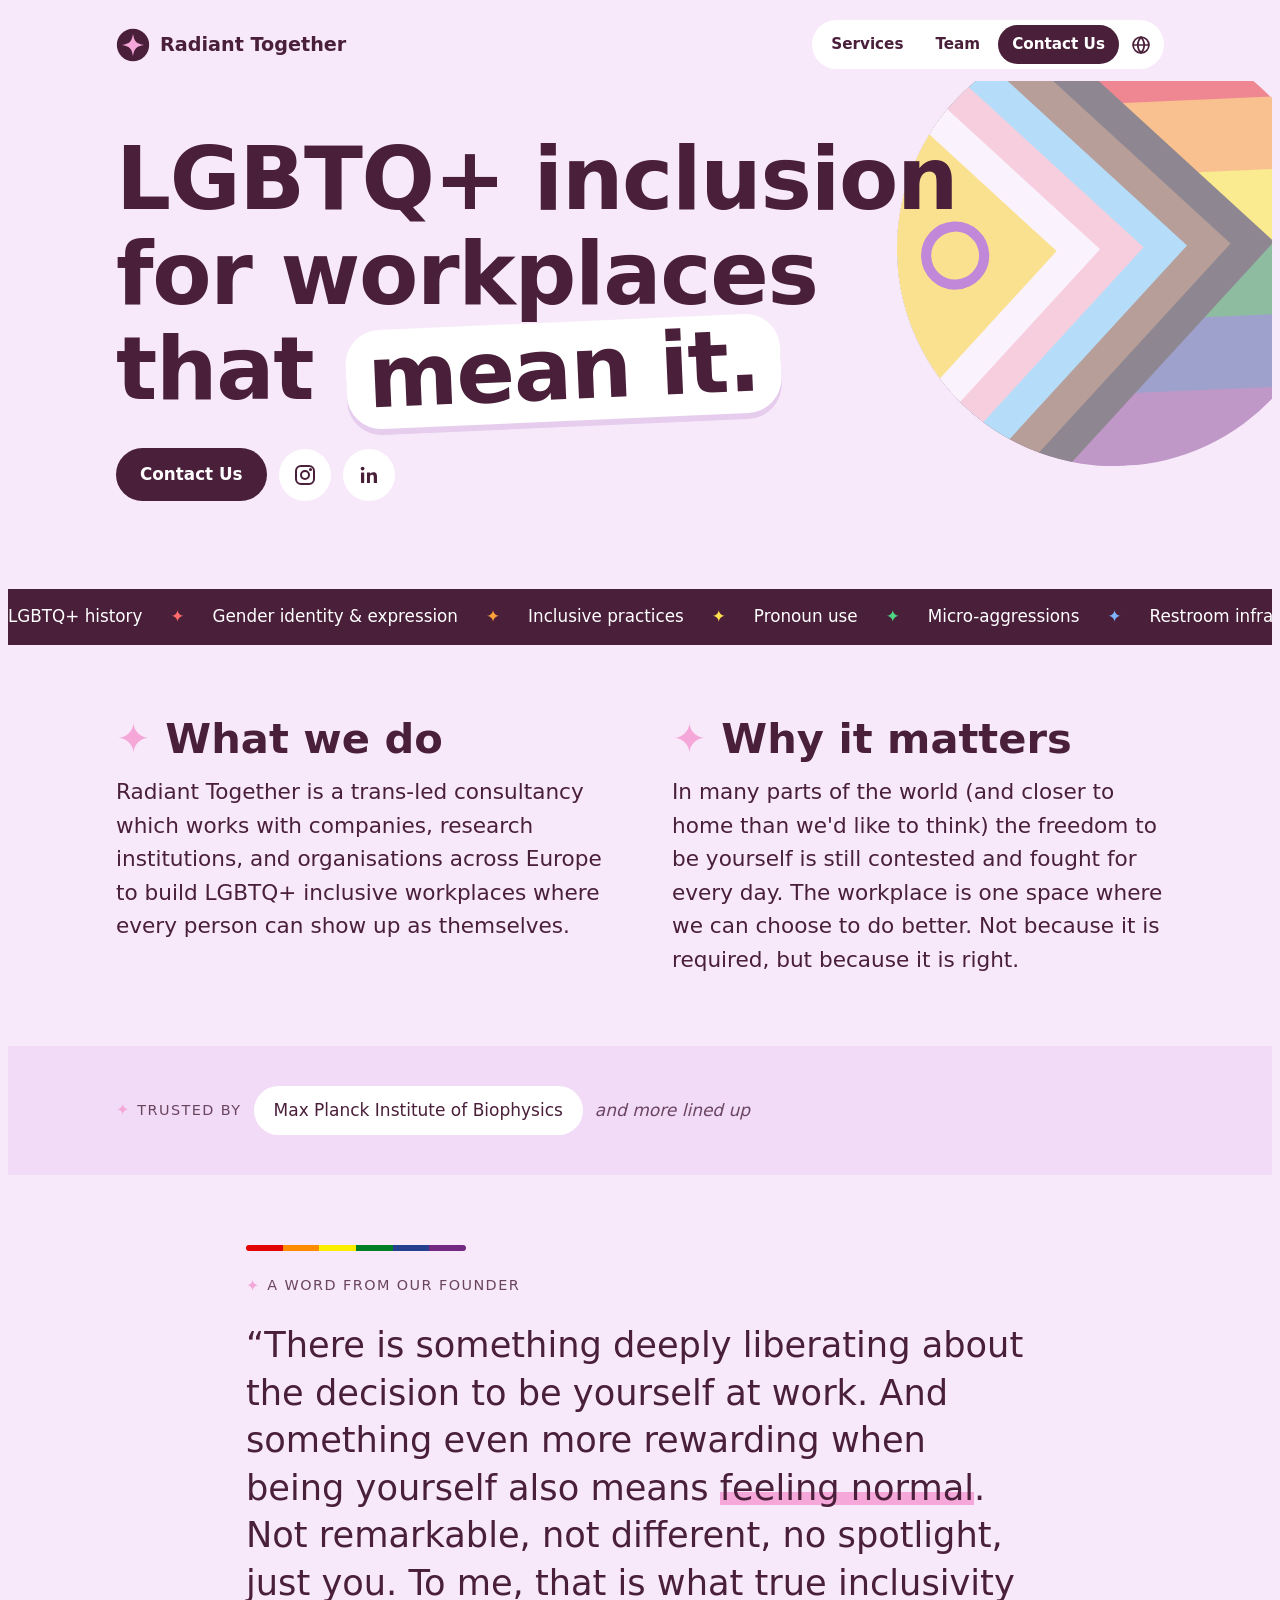
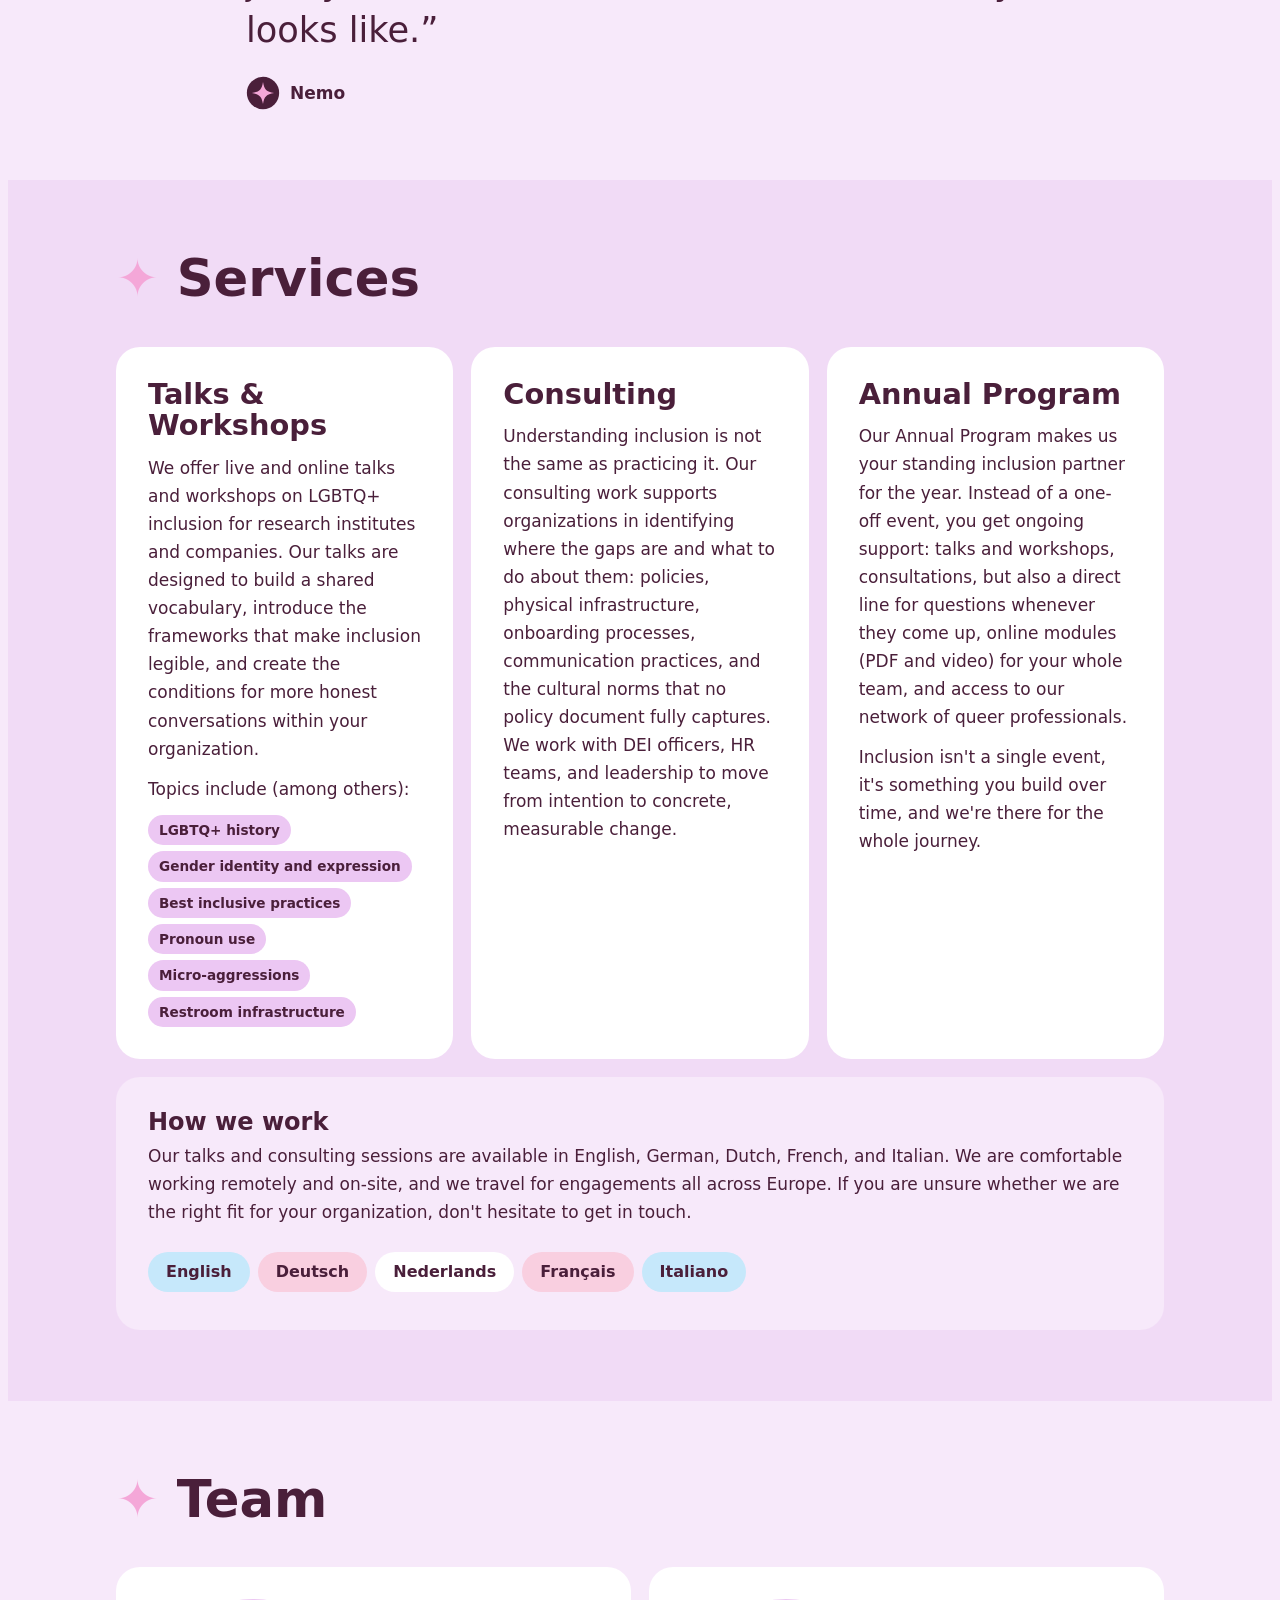
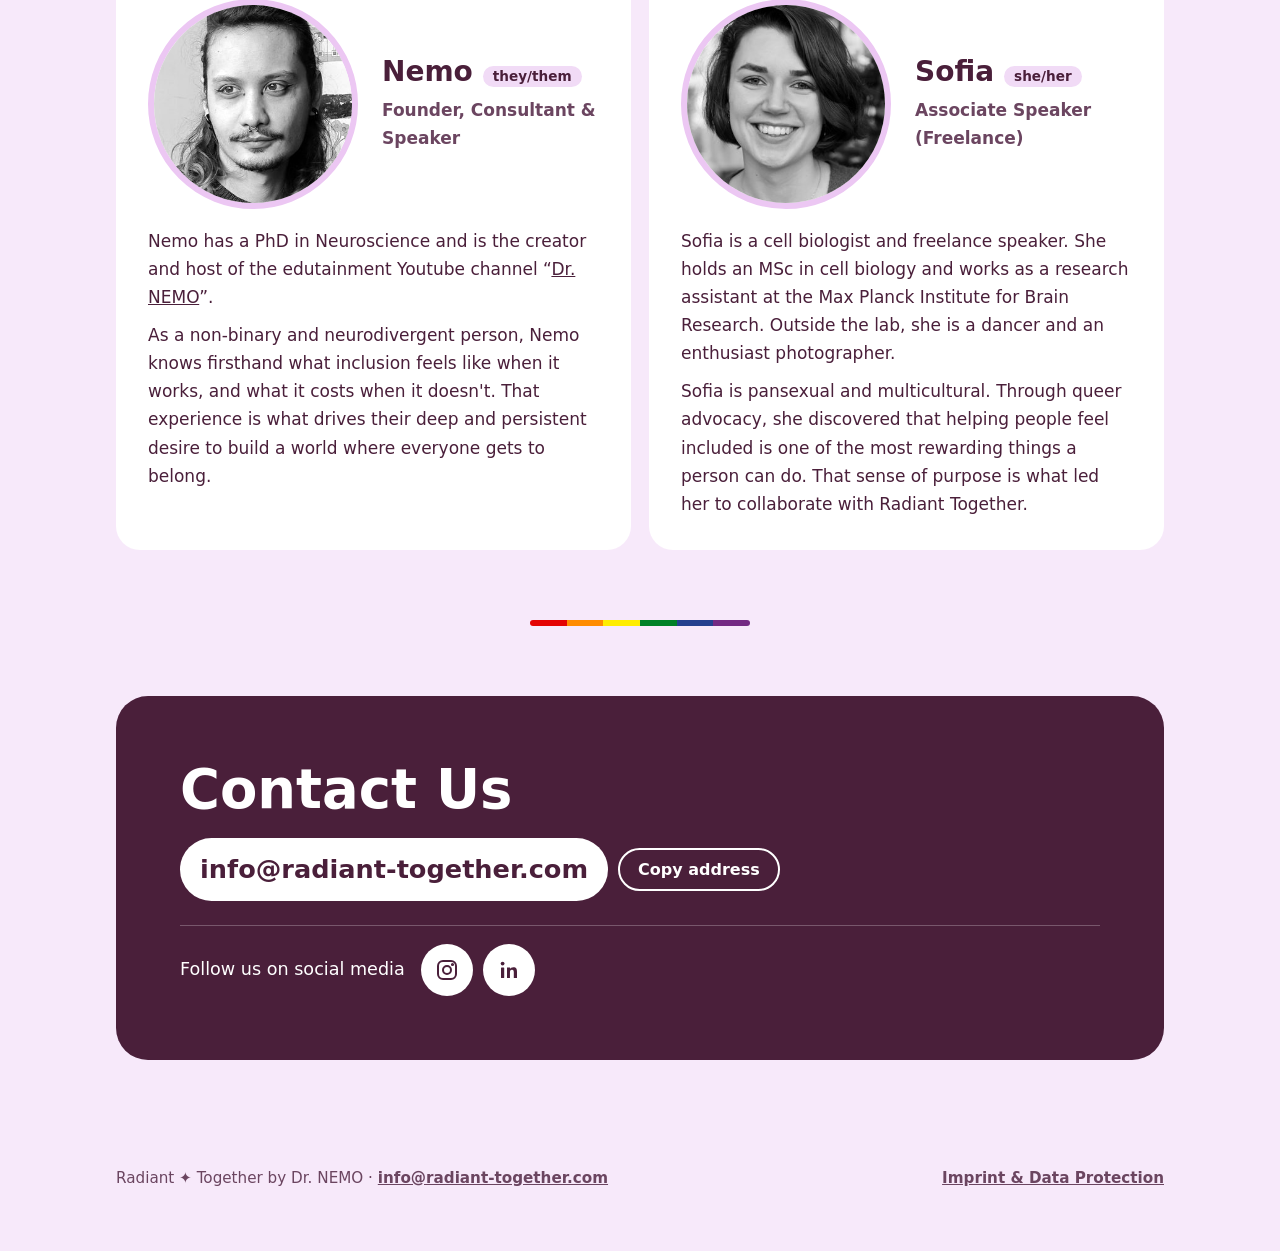
==== commit d7108575: "Updated imprint" ====
--- a/index.html
+++ b/index.html
@@ -5,10 +5,10 @@
 <meta name="viewport" content="width=device-width, initial-scale=1, viewport-fit=cover">
 <title>Radiant Together</title>
 <meta name="claude:viewport-fit-sides" content="cover">
+<link rel="icon" type="image/png" href="favicon.png">
+<link rel="apple-touch-icon" href="favicon.png">
 <meta name="description" content="Radiant Together: LGBTQ+ inclusion for workplaces that mean it. A trans-led consultancy offering talks, workshops and consulting across Europe.">
-<link rel="preconnect" href="https://fonts.googleapis.com">
-<link rel="preconnect" href="https://fonts.gstatic.com" crossorigin>
-<link rel="stylesheet" href="https://fonts.googleapis.com/css2?family=Fredoka:wght@400;500;600;700&family=Nunito:wght@500;700;800&display=swap">
+<link rel="stylesheet" href="/fonts/fonts.css">
 <style>
 /* Layout: bubblegum pink ground with lavender bands, soft pastel fills, bordeaux reserved for buttons, the topic band and the contact box */
 :root{
@@ -252,10 +252,10 @@
       <h1 data-i18n="heroTitle">LGBTQ+ inclusion for workplaces that <span class="tilt">mean&nbsp;it.</span></h1>
       <div class="btns">
         <a class="btn primary" href="#contact" data-i18n="navContact">Contact Us</a>
-        <a class="icon-btn" href="https://www.instagram.com/radiant2gether/" aria-label="Radiant Together on Instagram" data-i18n-aria="igLabel">
+        <a class="icon-btn" href="https://www.instagram.com/radiant2gether/" target="_blank" rel="noopener" aria-label="Radiant Together on Instagram" data-i18n-aria="igLabel">
           <svg viewBox="0 0 24 24" fill="none" stroke="currentColor" stroke-width="2" stroke-linecap="round" stroke-linejoin="round" aria-hidden="true"><rect x="3" y="3" width="18" height="18" rx="5"/><circle cx="12" cy="12" r="4"/><circle cx="17.5" cy="6.5" r="0.6" fill="currentColor"/></svg>
         </a>
-        <a class="icon-btn" href="https://www.linkedin.com/company/radiant-together/" aria-label="Radiant Together on LinkedIn" data-i18n-aria="liLabel">
+        <a class="icon-btn" href="https://www.linkedin.com/company/radiant-together/" target="_blank" rel="noopener" aria-label="Radiant Together on LinkedIn" data-i18n-aria="liLabel">
           <svg viewBox="0 0 24 24" fill="currentColor" aria-hidden="true"><rect x="4" y="9.5" width="3.2" height="10.5" rx="0.6"/><circle cx="5.6" cy="5.6" r="1.9"/><path d="M10 9.5h3.05v1.45c.5-.9 1.65-1.7 3.3-1.7 3.1 0 3.65 2 3.65 4.6V20h-3.2v-5.4c0-1.3-.05-2.9-1.8-2.9s-2.05 1.35-2.05 2.8V20H10z"/></svg>
         </a>
       </div>
@@ -349,7 +349,7 @@
             <div class="who"><h3>Nemo <span class="pron" data-i18n="nemoPron">they/them</span></h3>
             <p class="role" data-i18n="nemoRole">Founder, Consultant &amp; Speaker</p></div>
           </div>
-          <p data-i18n="nemoText1">Nemo has a PhD in Neuroscience and is the creator and host of the edutainment Youtube channel “<a href="http://www.youtube.com/drnemo">Dr. NEMO</a>”.</p>
+          <p data-i18n="nemoText1">Nemo has a PhD in Neuroscience and is the creator and host of the edutainment Youtube channel “<a href="http://www.youtube.com/drnemo" target="_blank" rel="noopener">Dr. NEMO</a>”.</p>
           <p data-i18n="nemoText2">As a non-binary and neurodivergent person, Nemo knows firsthand what inclusion feels like when it works, and what it costs when it doesn't. That experience is what drives their deep and persistent desire to build a world where everyone gets to belong.</p>
         </article>
         <article class="person">
@@ -377,8 +377,8 @@
         <div class="follow">
           <p data-i18n="follow">Follow us on social media</p>
           <div class="follow-icons">
-            <a class="icon-btn" href="https://www.instagram.com/radiant2gether/" aria-label="Radiant Together on Instagram" data-i18n-aria="igLabel"><svg viewBox="0 0 24 24" fill="none" stroke="currentColor" stroke-width="2" stroke-linecap="round" stroke-linejoin="round" aria-hidden="true"><rect x="3" y="3" width="18" height="18" rx="5"/><circle cx="12" cy="12" r="4"/><circle cx="17.5" cy="6.5" r="0.6" fill="currentColor"/></svg></a>
-            <a class="icon-btn" href="https://www.linkedin.com/company/radiant-together/" aria-label="Radiant Together on LinkedIn" data-i18n-aria="liLabel"><svg viewBox="0 0 24 24" fill="currentColor" aria-hidden="true"><rect x="4" y="9.5" width="3.2" height="10.5" rx="0.6"/><circle cx="5.6" cy="5.6" r="1.9"/><path d="M10 9.5h3.05v1.45c.5-.9 1.65-1.7 3.3-1.7 3.1 0 3.65 2 3.65 4.6V20h-3.2v-5.4c0-1.3-.05-2.9-1.8-2.9s-2.05 1.35-2.05 2.8V20H10z"/></svg></a>
+            <a class="icon-btn" href="https://www.instagram.com/radiant2gether/" target="_blank" rel="noopener" aria-label="Radiant Together on Instagram" data-i18n-aria="igLabel"><svg viewBox="0 0 24 24" fill="none" stroke="currentColor" stroke-width="2" stroke-linecap="round" stroke-linejoin="round" aria-hidden="true"><rect x="3" y="3" width="18" height="18" rx="5"/><circle cx="12" cy="12" r="4"/><circle cx="17.5" cy="6.5" r="0.6" fill="currentColor"/></svg></a>
+            <a class="icon-btn" href="https://www.linkedin.com/company/radiant-together/" target="_blank" rel="noopener" aria-label="Radiant Together on LinkedIn" data-i18n-aria="liLabel"><svg viewBox="0 0 24 24" fill="currentColor" aria-hidden="true"><rect x="4" y="9.5" width="3.2" height="10.5" rx="0.6"/><circle cx="5.6" cy="5.6" r="1.9"/><path d="M10 9.5h3.05v1.45c.5-.9 1.65-1.7 3.3-1.7 3.1 0 3.65 2 3.65 4.6V20h-3.2v-5.4c0-1.3-.05-2.9-1.8-2.9s-2.05 1.35-2.05 2.8V20H10z"/></svg></a>
           </div>
         </div>
       </div>
@@ -452,6 +452,7 @@
     ariaNodes.forEach(function(n){var k=n.getAttribute('data-i18n-aria');n.setAttribute('aria-label',(D&&D[k])?D[k]:n.dataset.enAria)});
     hrefNodes.forEach(function(n){n.setAttribute('href',current==='de'?n.getAttribute('data-href-de'):n.dataset.hrefEn)});
     [].forEach.call(document.querySelectorAll('[data-setlang]'),function(b){b.setAttribute('aria-current',b.getAttribute('data-setlang')===current?'true':'false')});
+    [].forEach.call(document.querySelectorAll('a[href^="http"]'),function(a){a.target='_blank';a.rel='noopener'});
     try{localStorage.setItem('rt-lang',current)}catch(e){}
   }
   var start='en';
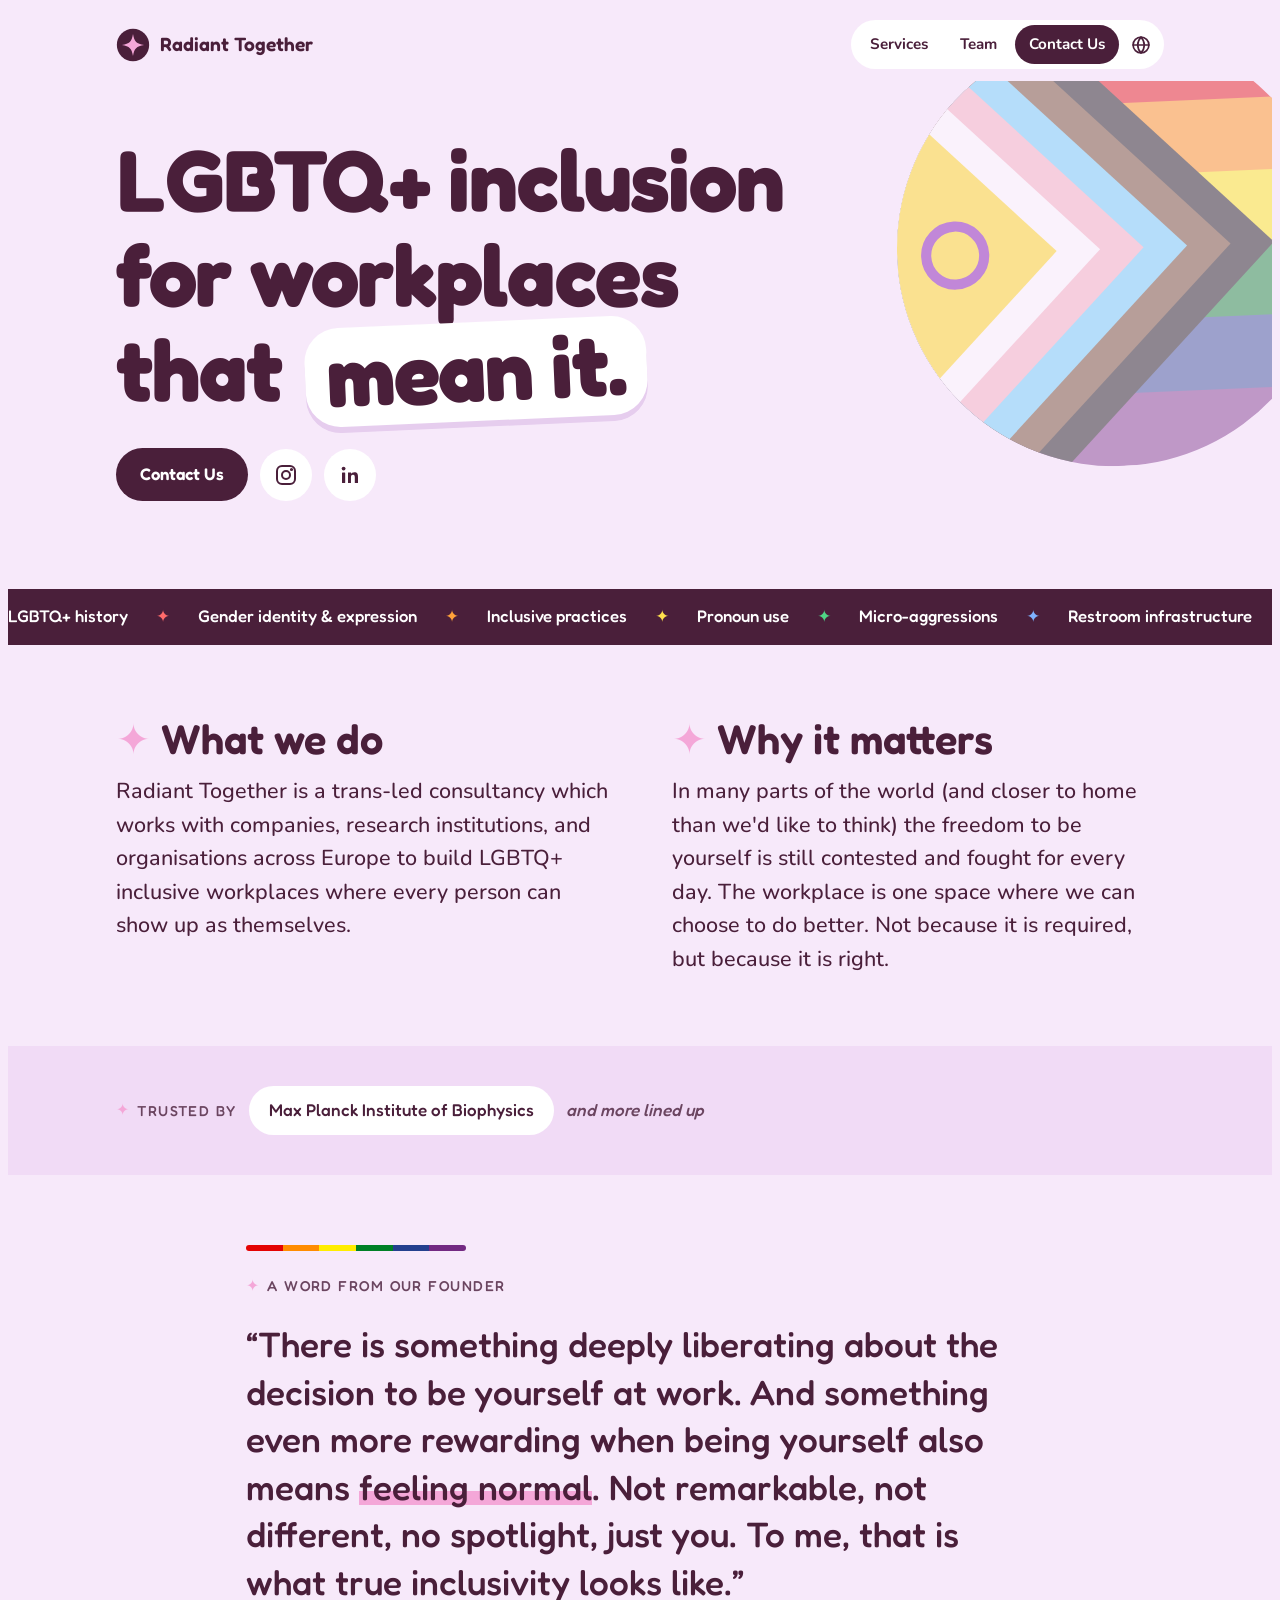
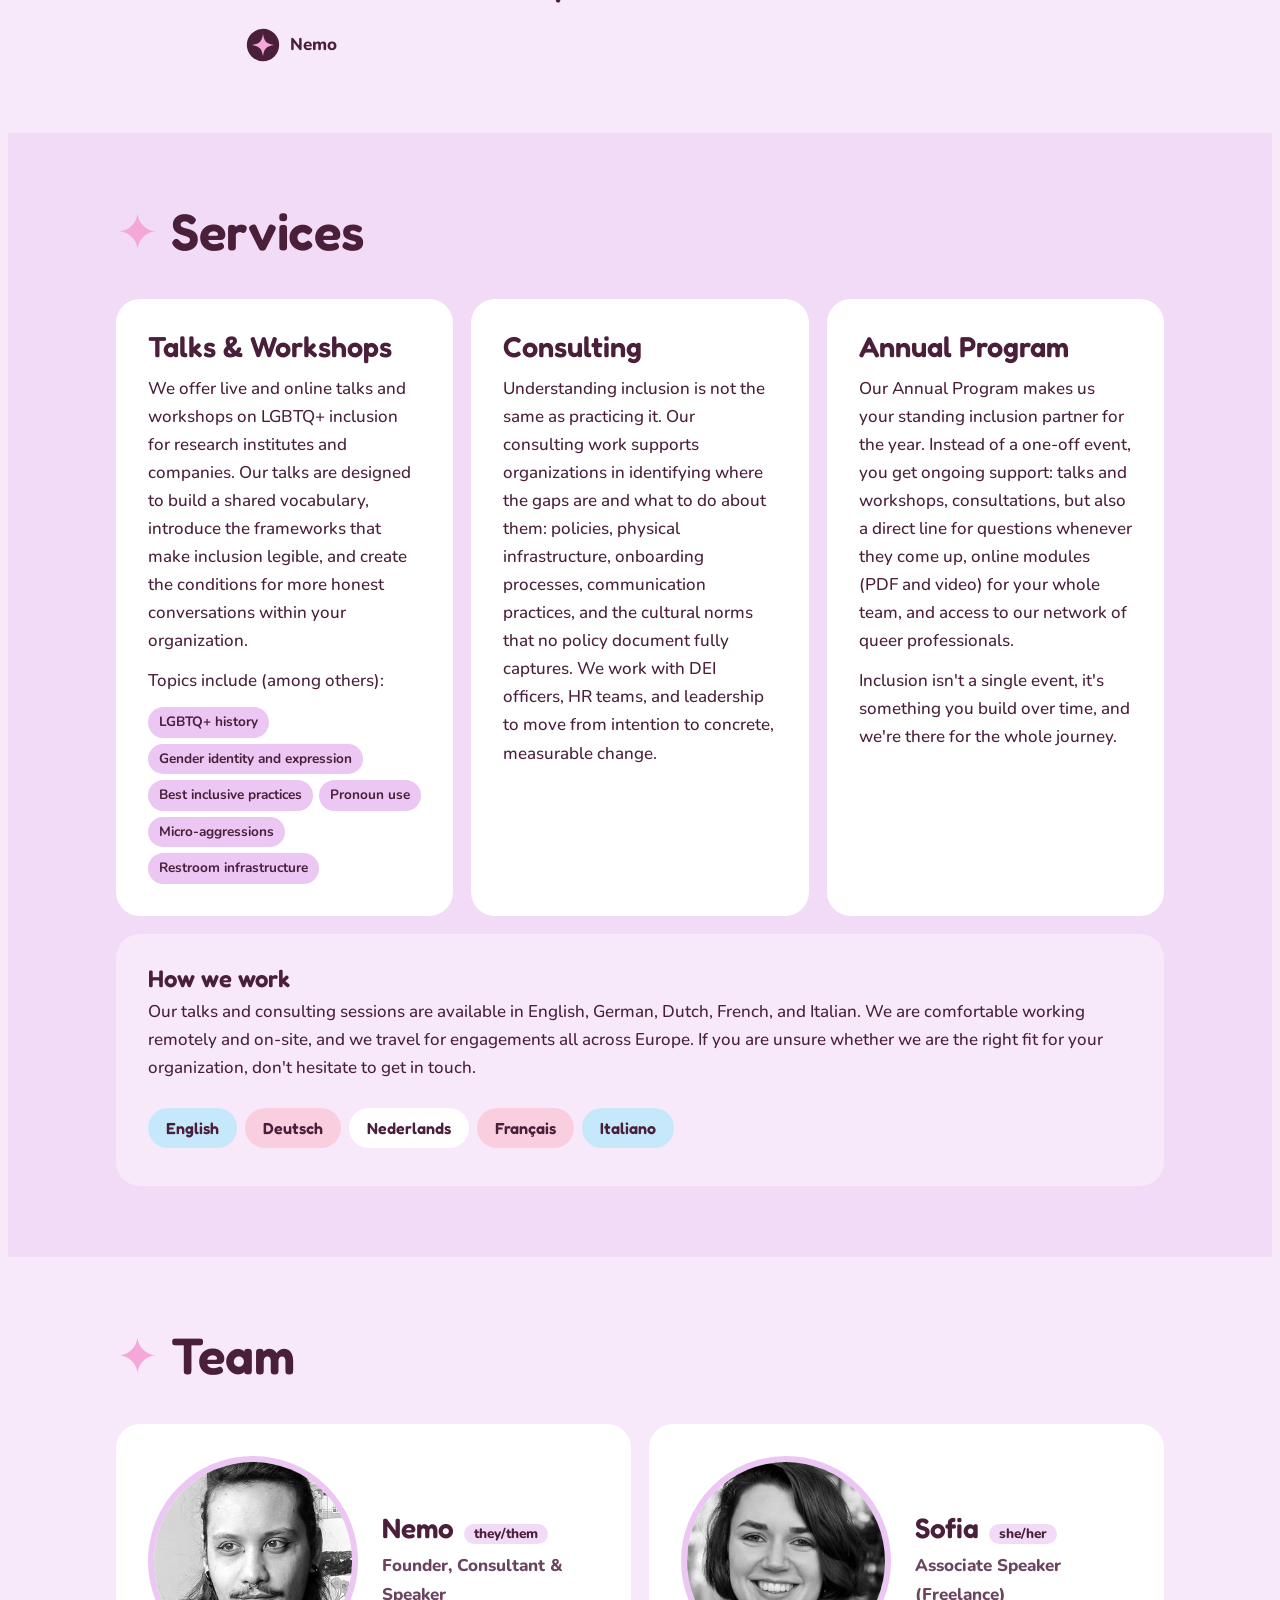
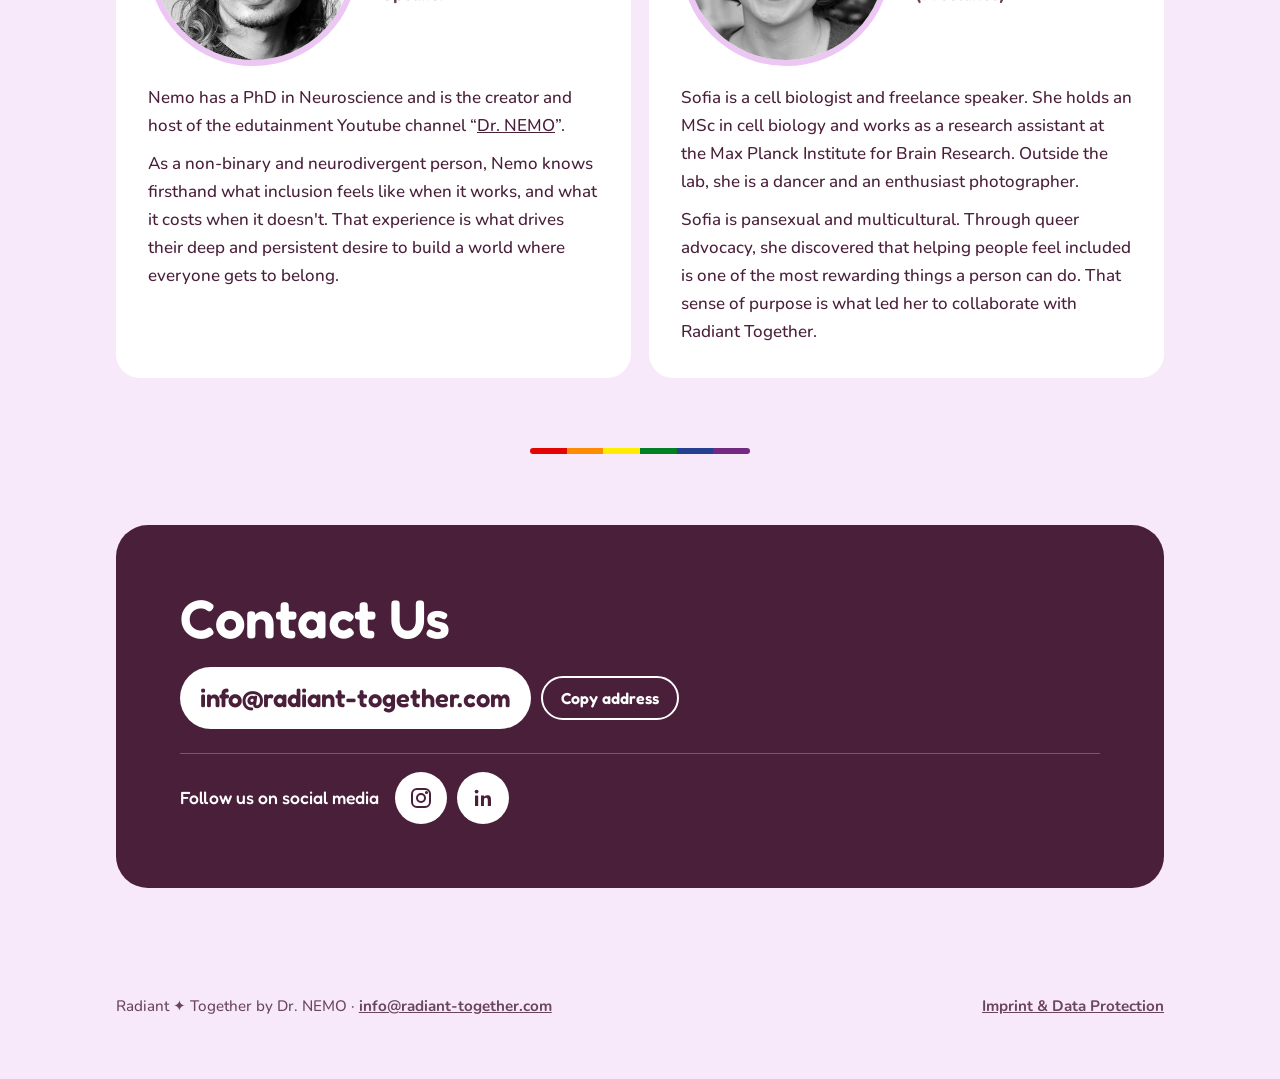
==== commit 86d5523c: "change Nemo's url" ====
--- a/index.html
+++ b/index.html
@@ -349,7 +349,7 @@
             <div class="who"><h3>Nemo <span class="pron" data-i18n="nemoPron">they/them</span></h3>
             <p class="role" data-i18n="nemoRole">Founder, Consultant &amp; Speaker</p></div>
           </div>
-          <p data-i18n="nemoText1">Nemo has a PhD in Neuroscience and is the creator and host of the edutainment Youtube channel “<a href="http://www.youtube.com/drnemo" target="_blank" rel="noopener">Dr. NEMO</a>”.</p>
+          <p data-i18n="nemoText1">Nemo has a PhD in Neuroscience and is the creator and host of the edutainment Youtube channel “<a href="https://www.thisisdrnemo.com/" target="_blank" rel="noopener">Dr. NEMO</a>”.</p>
           <p data-i18n="nemoText2">As a non-binary and neurodivergent person, Nemo knows firsthand what inclusion feels like when it works, and what it costs when it doesn't. That experience is what drives their deep and persistent desire to build a world where everyone gets to belong.</p>
         </article>
         <article class="person">
--- a/fonts/fonts.css
+++ b/fonts/fonts.css
@@ -0,0 +1,15 @@
+/* Self-hosted fonts: no connection to Google */
+@font-face{font-family:'Fredoka';font-style:normal;font-weight:400;font-display:swap;src:url(/fonts/fredoka-latin-ext-400-normal.woff2) format('woff2');unicode-range:U+0100-02BA,U+02BD-02C5,U+02C7-02CC,U+02CE-02D7,U+02DD-02FF,U+0304,U+0308,U+0329,U+1D00-1DBF,U+1E00-1E9F,U+1EF2-1EFF,U+2020,U+20A0-20AB,U+20AD-20C0,U+2113,U+2C60-2C7F,U+A720-A7FF}
+@font-face{font-family:'Fredoka';font-style:normal;font-weight:400;font-display:swap;src:url(/fonts/fredoka-latin-400-normal.woff2) format('woff2');unicode-range:U+0000-00FF,U+0131,U+0152-0153,U+02BB-02BC,U+02C6,U+02DA,U+02DC,U+0304,U+0308,U+0329,U+2000-206F,U+20AC,U+2122,U+2191,U+2193,U+2212,U+2215,U+FEFF,U+FFFD}
+@font-face{font-family:'Fredoka';font-style:normal;font-weight:500;font-display:swap;src:url(/fonts/fredoka-latin-ext-500-normal.woff2) format('woff2');unicode-range:U+0100-02BA,U+02BD-02C5,U+02C7-02CC,U+02CE-02D7,U+02DD-02FF,U+0304,U+0308,U+0329,U+1D00-1DBF,U+1E00-1E9F,U+1EF2-1EFF,U+2020,U+20A0-20AB,U+20AD-20C0,U+2113,U+2C60-2C7F,U+A720-A7FF}
+@font-face{font-family:'Fredoka';font-style:normal;font-weight:500;font-display:swap;src:url(/fonts/fredoka-latin-500-normal.woff2) format('woff2');unicode-range:U+0000-00FF,U+0131,U+0152-0153,U+02BB-02BC,U+02C6,U+02DA,U+02DC,U+0304,U+0308,U+0329,U+2000-206F,U+20AC,U+2122,U+2191,U+2193,U+2212,U+2215,U+FEFF,U+FFFD}
+@font-face{font-family:'Fredoka';font-style:normal;font-weight:600;font-display:swap;src:url(/fonts/fredoka-latin-ext-600-normal.woff2) format('woff2');unicode-range:U+0100-02BA,U+02BD-02C5,U+02C7-02CC,U+02CE-02D7,U+02DD-02FF,U+0304,U+0308,U+0329,U+1D00-1DBF,U+1E00-1E9F,U+1EF2-1EFF,U+2020,U+20A0-20AB,U+20AD-20C0,U+2113,U+2C60-2C7F,U+A720-A7FF}
+@font-face{font-family:'Fredoka';font-style:normal;font-weight:600;font-display:swap;src:url(/fonts/fredoka-latin-600-normal.woff2) format('woff2');unicode-range:U+0000-00FF,U+0131,U+0152-0153,U+02BB-02BC,U+02C6,U+02DA,U+02DC,U+0304,U+0308,U+0329,U+2000-206F,U+20AC,U+2122,U+2191,U+2193,U+2212,U+2215,U+FEFF,U+FFFD}
+@font-face{font-family:'Fredoka';font-style:normal;font-weight:700;font-display:swap;src:url(/fonts/fredoka-latin-ext-700-normal.woff2) format('woff2');unicode-range:U+0100-02BA,U+02BD-02C5,U+02C7-02CC,U+02CE-02D7,U+02DD-02FF,U+0304,U+0308,U+0329,U+1D00-1DBF,U+1E00-1E9F,U+1EF2-1EFF,U+2020,U+20A0-20AB,U+20AD-20C0,U+2113,U+2C60-2C7F,U+A720-A7FF}
+@font-face{font-family:'Fredoka';font-style:normal;font-weight:700;font-display:swap;src:url(/fonts/fredoka-latin-700-normal.woff2) format('woff2');unicode-range:U+0000-00FF,U+0131,U+0152-0153,U+02BB-02BC,U+02C6,U+02DA,U+02DC,U+0304,U+0308,U+0329,U+2000-206F,U+20AC,U+2122,U+2191,U+2193,U+2212,U+2215,U+FEFF,U+FFFD}
+@font-face{font-family:'Nunito';font-style:normal;font-weight:500;font-display:swap;src:url(/fonts/nunito-latin-ext-500-normal.woff2) format('woff2');unicode-range:U+0100-02BA,U+02BD-02C5,U+02C7-02CC,U+02CE-02D7,U+02DD-02FF,U+0304,U+0308,U+0329,U+1D00-1DBF,U+1E00-1E9F,U+1EF2-1EFF,U+2020,U+20A0-20AB,U+20AD-20C0,U+2113,U+2C60-2C7F,U+A720-A7FF}
+@font-face{font-family:'Nunito';font-style:normal;font-weight:500;font-display:swap;src:url(/fonts/nunito-latin-500-normal.woff2) format('woff2');unicode-range:U+0000-00FF,U+0131,U+0152-0153,U+02BB-02BC,U+02C6,U+02DA,U+02DC,U+0304,U+0308,U+0329,U+2000-206F,U+20AC,U+2122,U+2191,U+2193,U+2212,U+2215,U+FEFF,U+FFFD}
+@font-face{font-family:'Nunito';font-style:normal;font-weight:700;font-display:swap;src:url(/fonts/nunito-latin-ext-700-normal.woff2) format('woff2');unicode-range:U+0100-02BA,U+02BD-02C5,U+02C7-02CC,U+02CE-02D7,U+02DD-02FF,U+0304,U+0308,U+0329,U+1D00-1DBF,U+1E00-1E9F,U+1EF2-1EFF,U+2020,U+20A0-20AB,U+20AD-20C0,U+2113,U+2C60-2C7F,U+A720-A7FF}
+@font-face{font-family:'Nunito';font-style:normal;font-weight:700;font-display:swap;src:url(/fonts/nunito-latin-700-normal.woff2) format('woff2');unicode-range:U+0000-00FF,U+0131,U+0152-0153,U+02BB-02BC,U+02C6,U+02DA,U+02DC,U+0304,U+0308,U+0329,U+2000-206F,U+20AC,U+2122,U+2191,U+2193,U+2212,U+2215,U+FEFF,U+FFFD}
+@font-face{font-family:'Nunito';font-style:normal;font-weight:800;font-display:swap;src:url(/fonts/nunito-latin-ext-800-normal.woff2) format('woff2');unicode-range:U+0100-02BA,U+02BD-02C5,U+02C7-02CC,U+02CE-02D7,U+02DD-02FF,U+0304,U+0308,U+0329,U+1D00-1DBF,U+1E00-1E9F,U+1EF2-1EFF,U+2020,U+20A0-20AB,U+20AD-20C0,U+2113,U+2C60-2C7F,U+A720-A7FF}
+@font-face{font-family:'Nunito';font-style:normal;font-weight:800;font-display:swap;src:url(/fonts/nunito-latin-800-normal.woff2) format('woff2');unicode-range:U+0000-00FF,U+0131,U+0152-0153,U+02BB-02BC,U+02C6,U+02DA,U+02DC,U+0304,U+0308,U+0329,U+2000-206F,U+20AC,U+2122,U+2191,U+2193,U+2212,U+2215,U+FEFF,U+FFFD}
